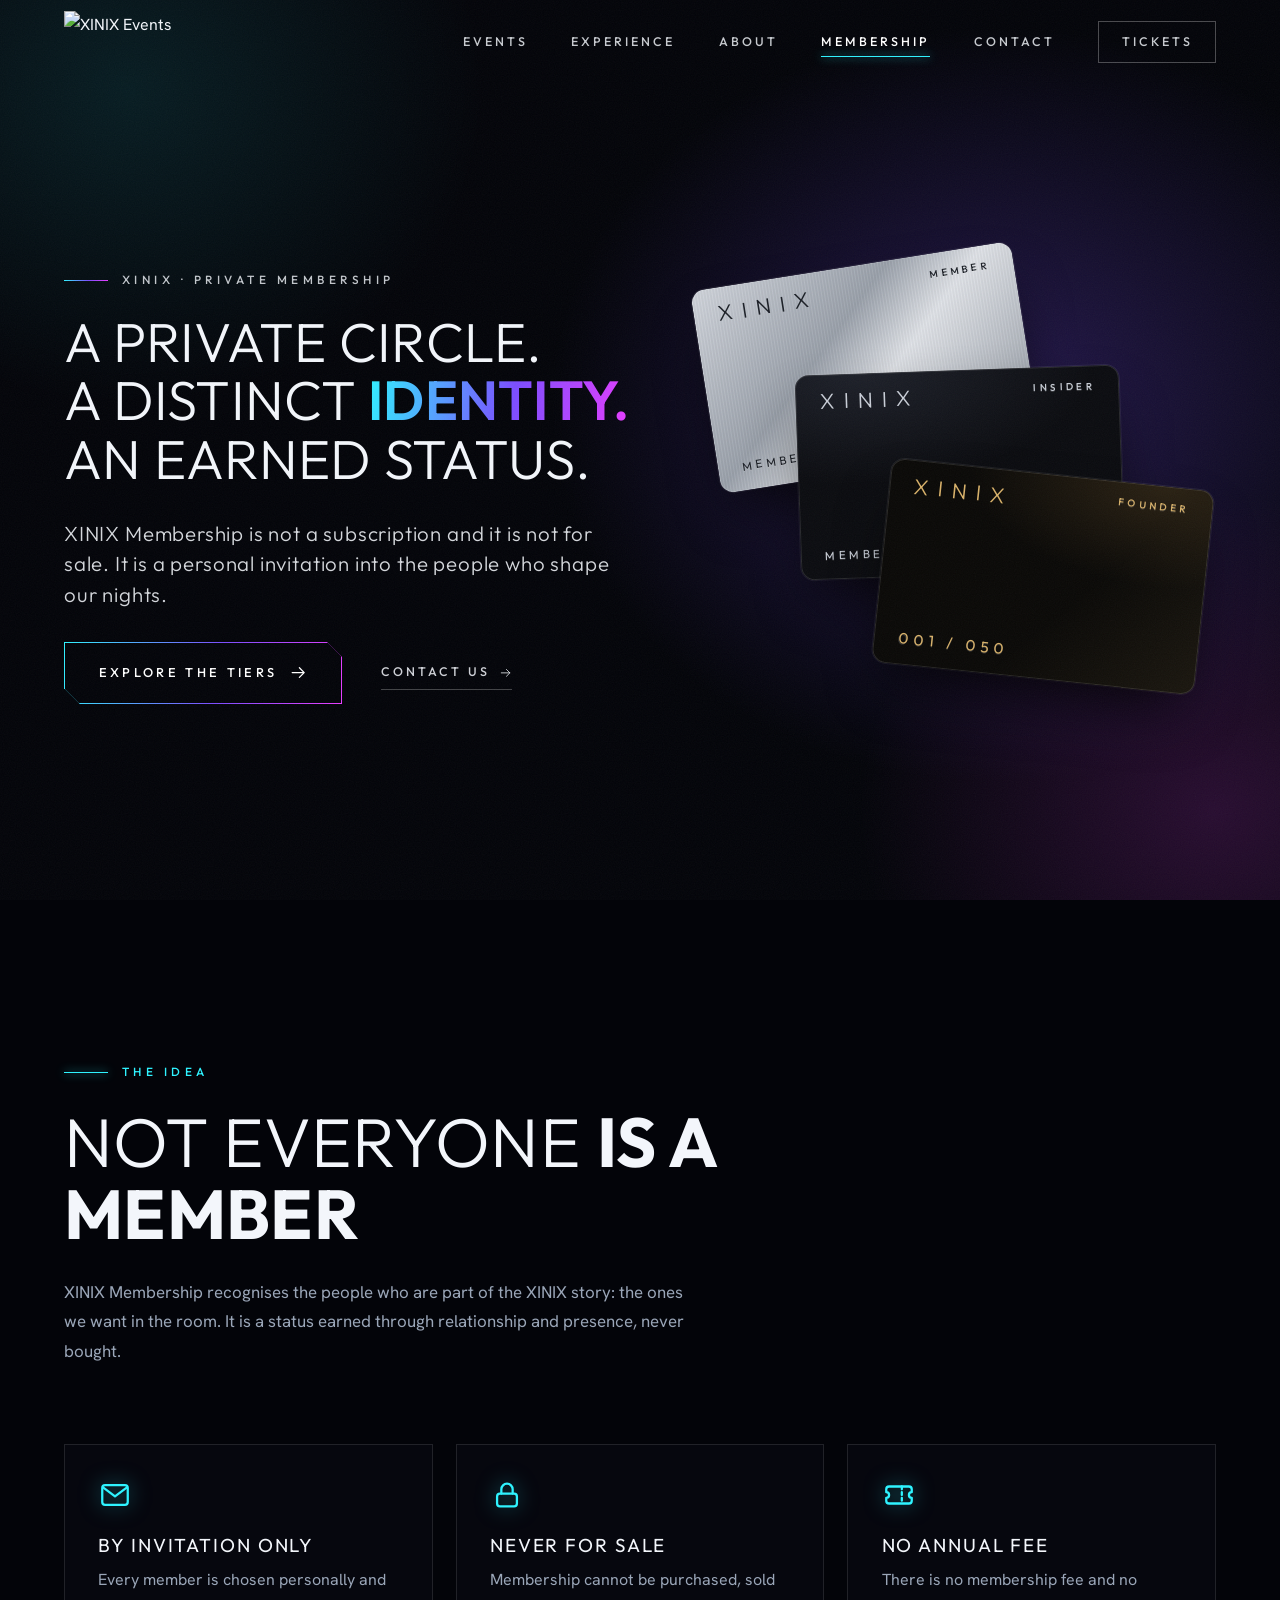
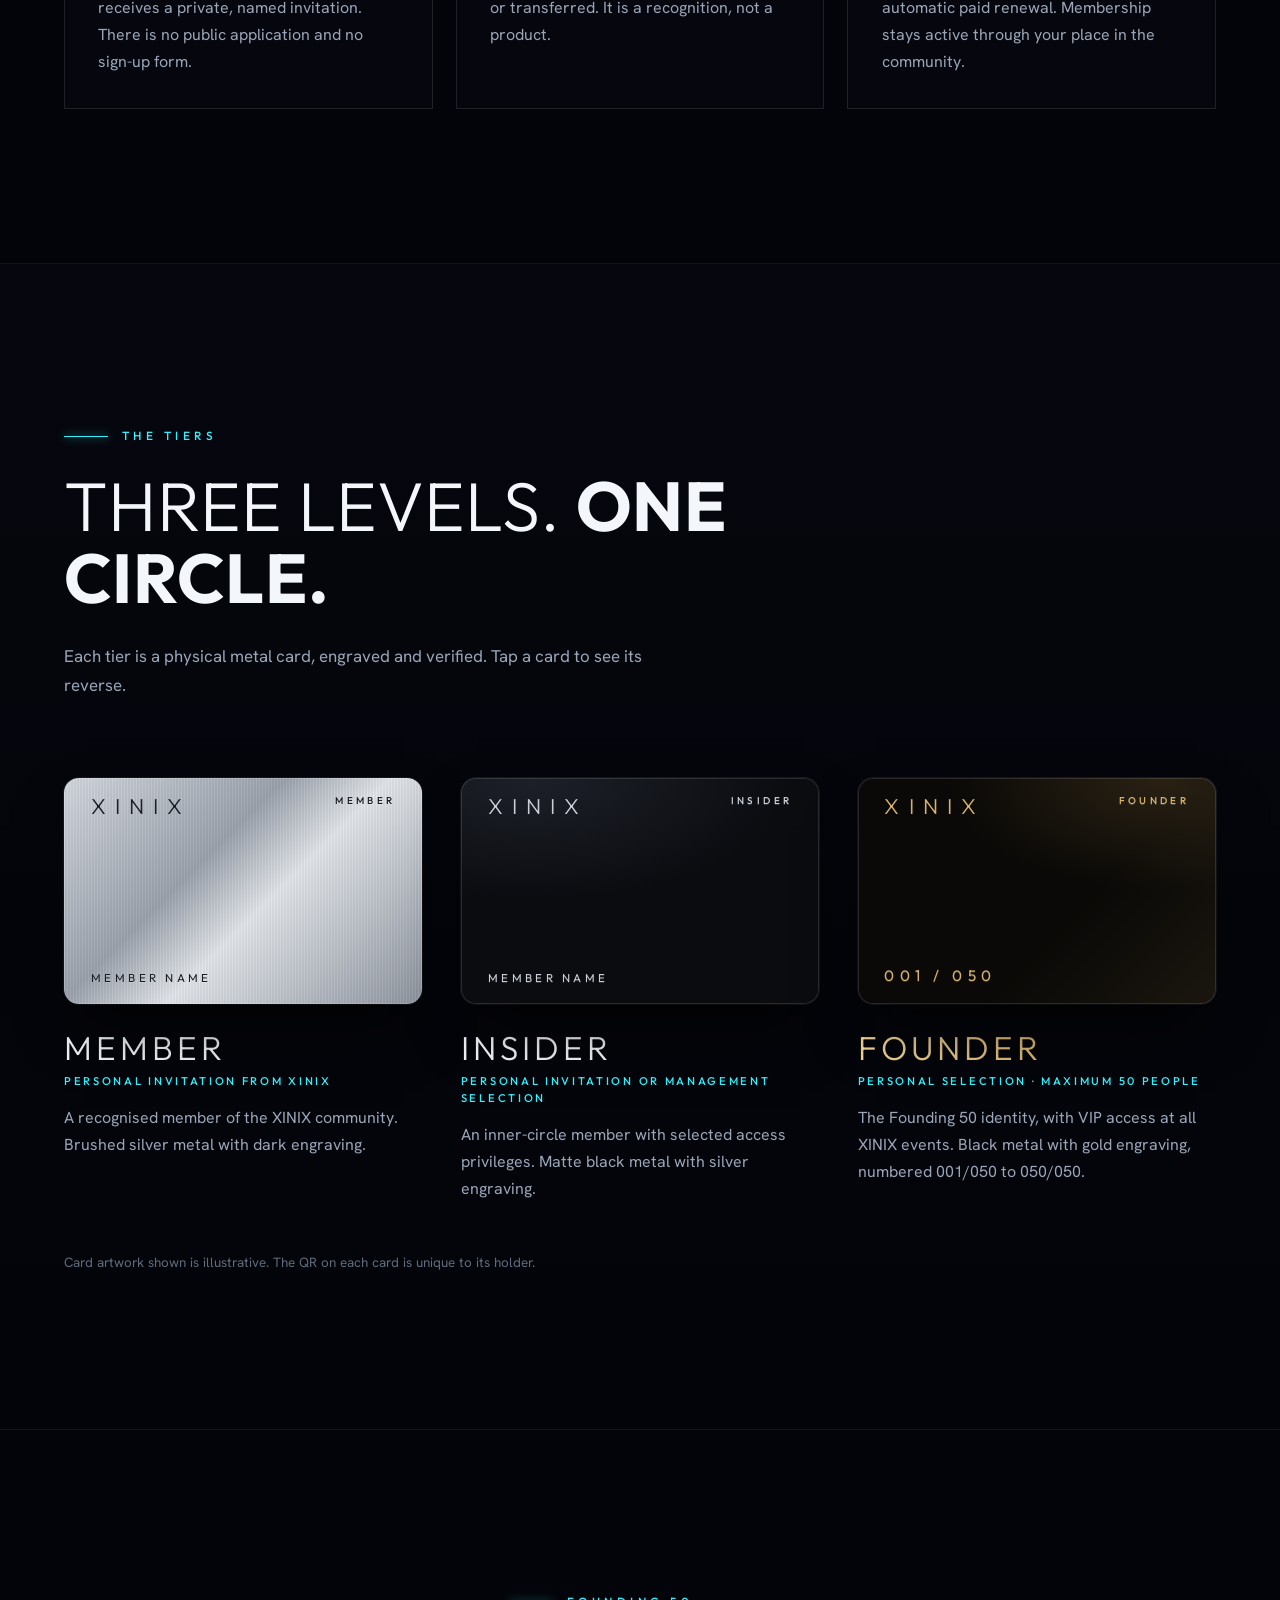
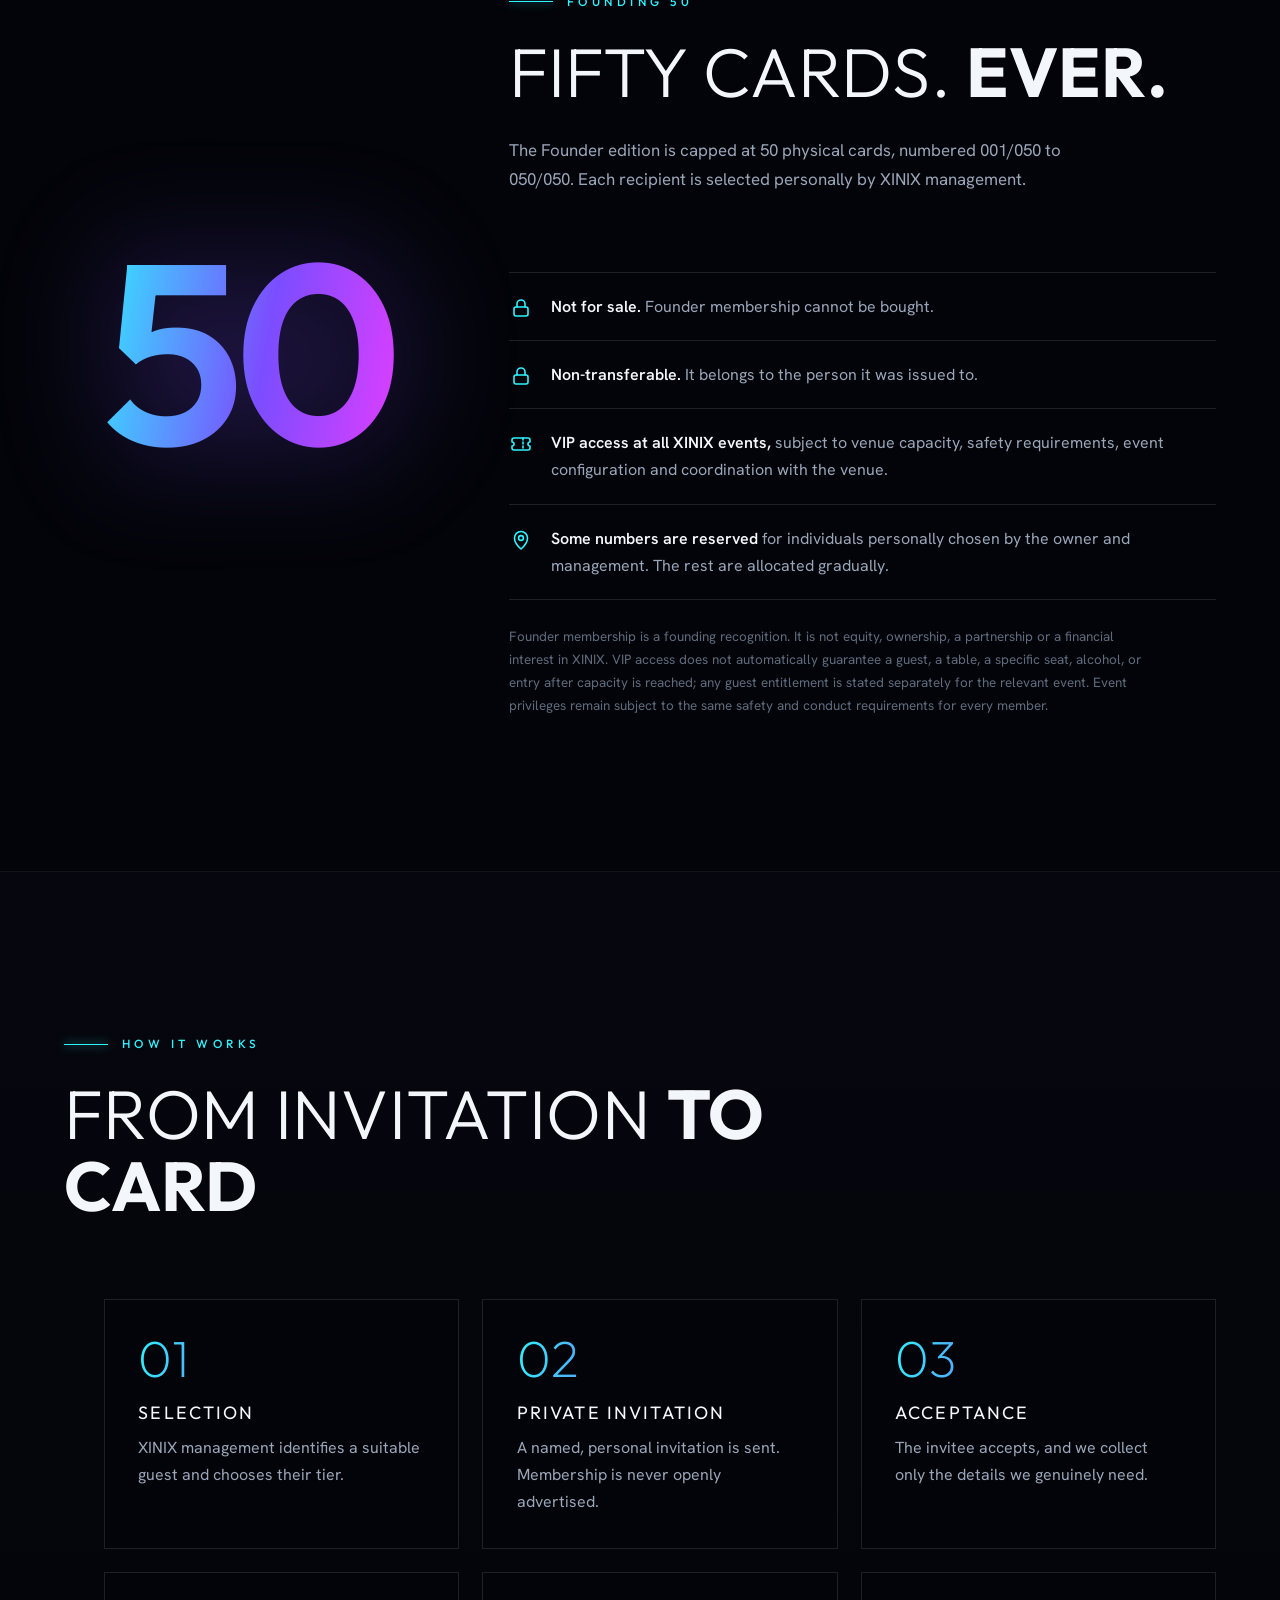
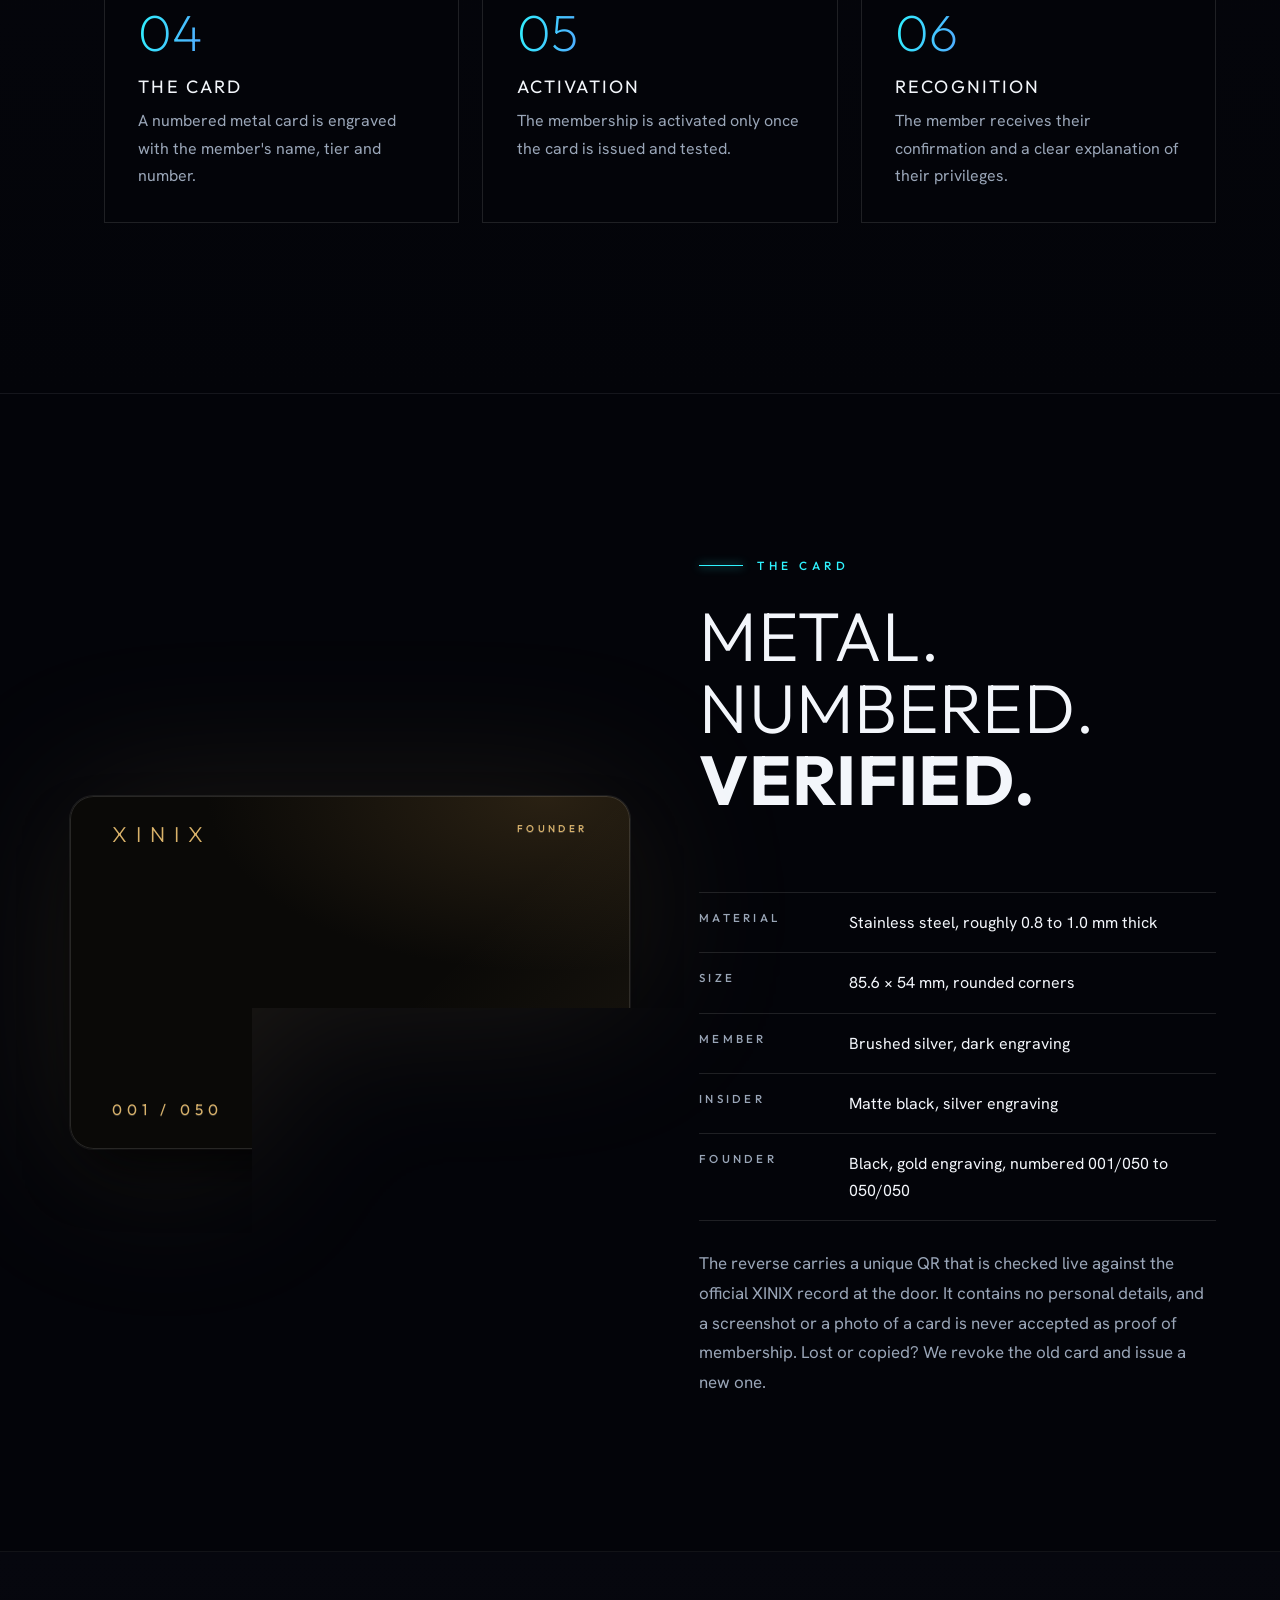
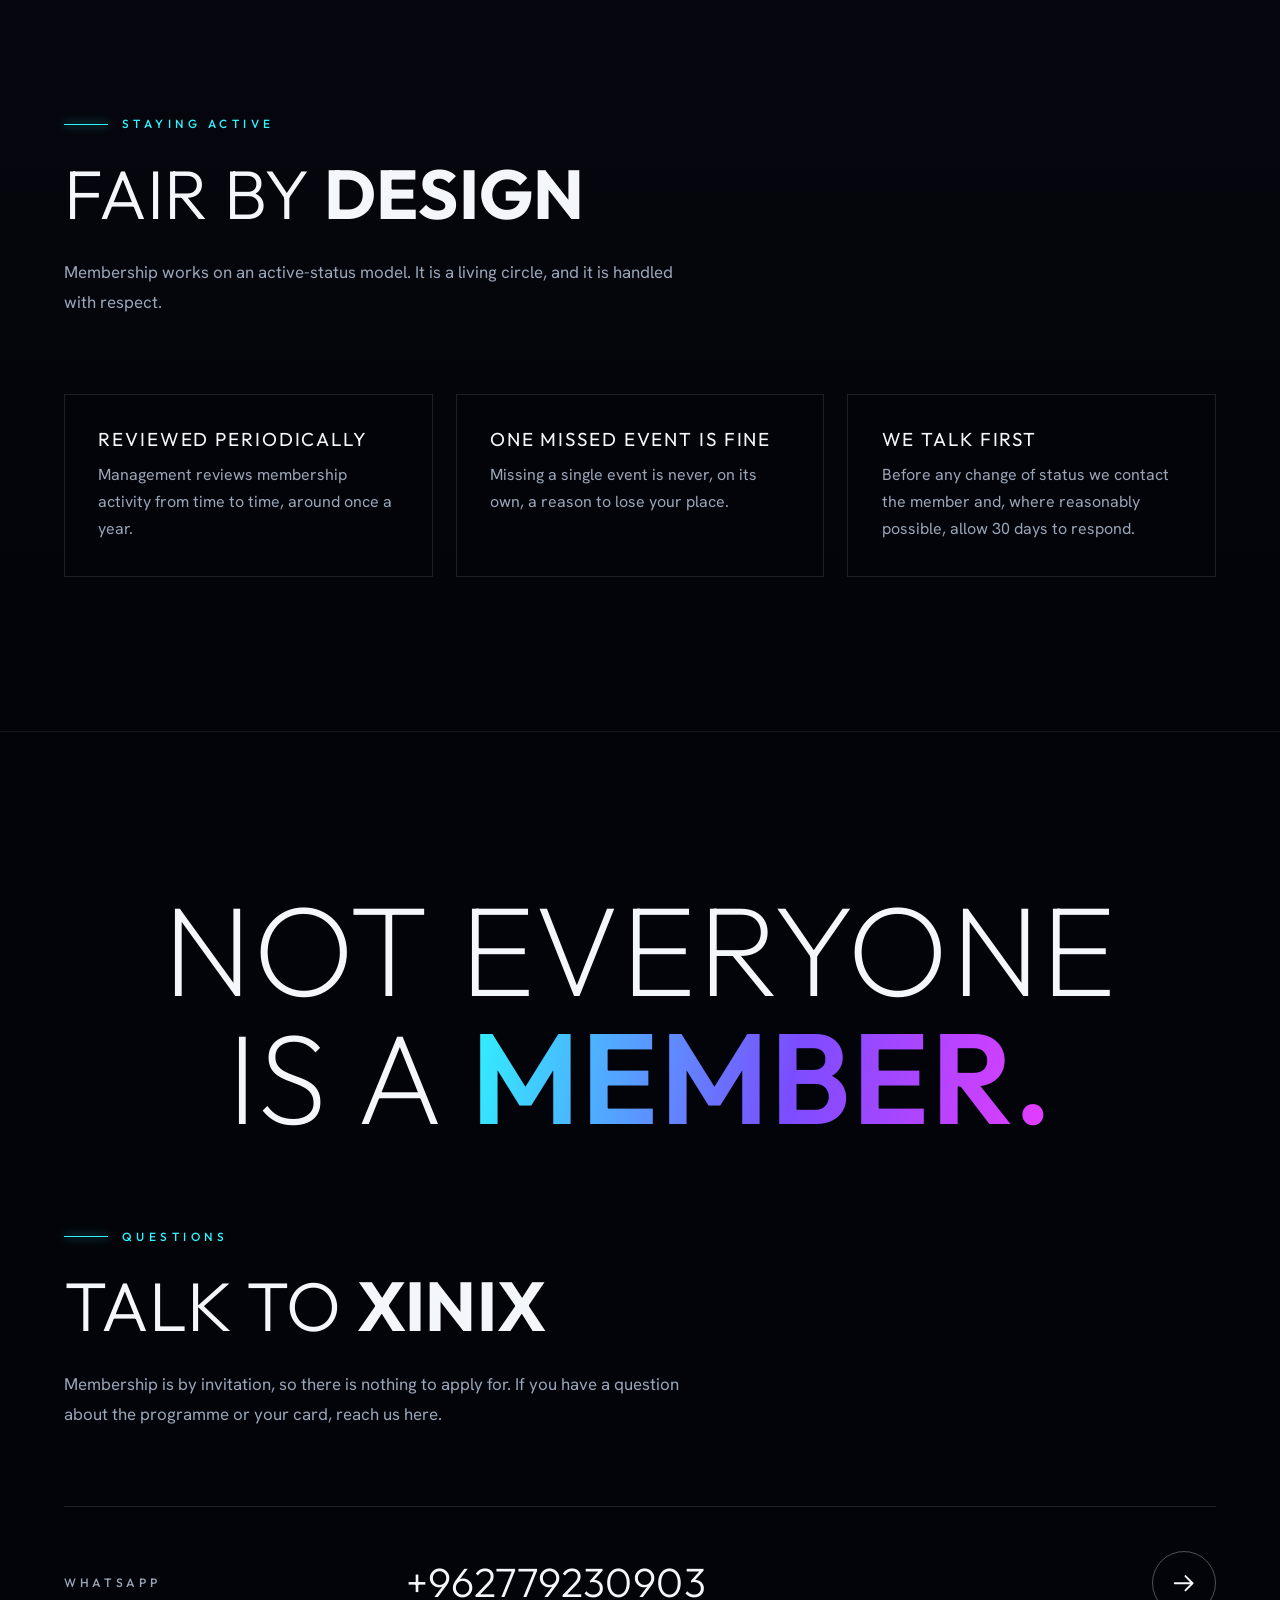
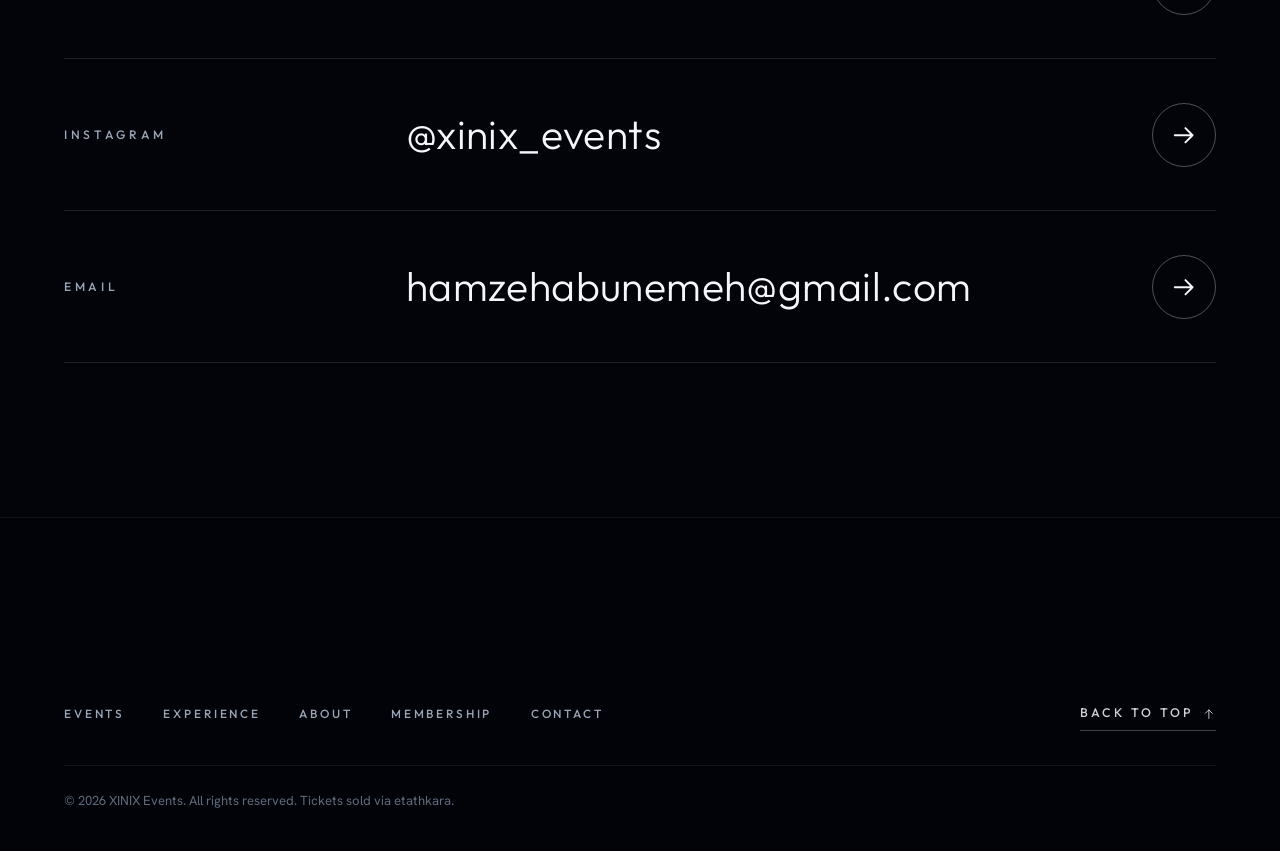
==== membership.html @ c4eb23ab "Add Membership page (tiers, Founding 50, card, how it works) and nav links Co-Authored-By: Claude So" ====
<!doctype html>
<html lang="en">
<head>
<meta charset="utf-8">
<meta name="viewport" content="width=device-width, initial-scale=1, viewport-fit=cover">
<title>Membership — XINIX Events</title>
<meta name="description" content="XINIX Private Membership: a private circle, a distinct identity, an earned status. By personal invitation only. Founder edition limited to 50 numbered cards.">
<meta name="theme-color" content="#030409">
<link rel="canonical" href="https://xinixevents.netlify.app/membership">
<link rel="icon" href="assets/favicon-32.png" sizes="32x32" type="image/png">
<link rel="icon" href="assets/favicon.png" sizes="256x256" type="image/png">
<link rel="apple-touch-icon" href="assets/apple-touch-icon.png">
<meta property="og:type" content="website">
<meta property="og:title" content="XINIX Private Membership">
<meta property="og:description" content="A private circle. A distinct identity. An earned status.">
<meta property="og:image" content="https://xinixevents.netlify.app/assets/og-image.jpg">
<meta name="twitter:card" content="summary_large_image">
<link rel="preconnect" href="https://fonts.googleapis.com">
<link rel="preconnect" href="https://fonts.gstatic.com" crossorigin>
<link href="https://fonts.googleapis.com/css2?family=Hanken+Grotesk:wght@300;400;500;600&family=Outfit:wght@200;300;400;500;600;700&display=swap" rel="stylesheet">
<script>document.documentElement.classList.add('js')</script>
<style>
/* Layout concept: black stage, light-show hero, editorial sections with hairlines and one gradient (cyan > violet > magenta) used as the only colour. */
:root{
  --ink:#030409; --ink2:#06070e; --ink3:#0b0c16;
  --txt:#f3f6fb; --mut:#9aa6b8; --dim:#5f6b7c;
  --hair:rgba(255,255,255,.11); --hair2:rgba(255,255,255,.06);
  --cyan:#2ff3ff; --mag:#e83cff; --vio:#7b4dff;
  --grad:linear-gradient(100deg,#2ff3ff 0%,#7b4dff 55%,#e83cff 100%);
  --fd:'Outfit',system-ui,-apple-system,'Segoe UI',sans-serif;
  --fb:'Hanken Grotesk',system-ui,-apple-system,'Segoe UI',sans-serif;
  --ease:cubic-bezier(.2,.7,.1,1);
  --gut:clamp(20px,5vw,72px); --maxw:1320px; --head:84px;
  color-scheme:dark;
}
*,*::before,*::after{box-sizing:border-box}
html{scroll-behavior:smooth;scroll-padding-top:var(--head);-webkit-text-size-adjust:100%}
body{margin:0;background:var(--ink);color:var(--txt);font:400 1rem/1.7 var(--fb);-webkit-font-smoothing:antialiased;overflow-x:hidden}
img,svg,canvas{display:block;max-width:100%}
a{color:inherit;text-decoration:none}
h1,h2,h3,h4,p,ul{margin:0}ul{padding:0;list-style:none}
button{font:inherit;color:inherit}
::selection{background:var(--cyan);color:#00181b}
:focus-visible{outline:2px solid var(--cyan);outline-offset:4px;border-radius:2px}
[hidden]{display:none!important}
.sr-only{position:absolute;width:1px;height:1px;overflow:hidden;clip:rect(0 0 0 0);white-space:nowrap}
.skip{position:absolute;left:-999px;top:8px;background:var(--cyan);color:#001014;padding:10px 16px;z-index:300;font-weight:600}
.skip:focus{left:8px}
.ico{width:1.1em;height:1.1em;flex:none}
.wrap{max-width:var(--maxw);margin:0 auto;padding-inline:var(--gut)}
.grad-t{background:var(--grad);-webkit-background-clip:text;background-clip:text;color:transparent}

/* ---------- Atmosphere ---------- */
.grain{position:fixed;inset:0;z-index:250;pointer-events:none;opacity:.045;
  background-image:url("data:image/svg+xml,%3Csvg xmlns='http://www.w3.org/2000/svg' width='220' height='220'%3E%3Cfilter id='n'%3E%3CfeTurbulence type='fractalNoise' baseFrequency='.85' numOctaves='2' stitchTiles='stitch'/%3E%3C/filter%3E%3Crect width='100%25' height='100%25' filter='url(%23n)'/%3E%3C/svg%3E");}
.progress{position:fixed;top:0;left:0;right:0;height:2px;z-index:220;background:var(--grad);transform:scaleX(0);transform-origin:left;box-shadow:0 0 12px rgba(47,243,255,.6)}
.spot{position:fixed;left:0;top:0;width:600px;height:600px;z-index:1;pointer-events:none;opacity:0;background:radial-gradient(circle,rgba(123,77,255,.13),transparent 62%);transition:opacity .6s;will-change:transform}
.has-ptr .spot{opacity:1}
.ring{position:fixed;left:0;top:0;width:36px;height:36px;z-index:240;pointer-events:none;border:1px solid rgba(255,255,255,.55);border-radius:50%;opacity:0;transition:opacity .3s,width .3s var(--ease),height .3s var(--ease),margin .3s var(--ease),background .3s,border-color .3s;mix-blend-mode:difference}
.has-ptr .ring{opacity:1}
.ring.big{width:64px;height:64px;margin:-14px 0 0 -14px;background:rgba(255,255,255,.12)}
@media (hover:none),(pointer:coarse){.spot,.ring{display:none}}

/* ---------- Loader ---------- */
.loader{position:fixed;inset:0;z-index:400;background:var(--ink);display:none;place-items:center;transition:opacity .9s var(--ease) .1s,visibility .9s .1s}
.js .loader{display:grid}
.ready .loader{opacity:0;visibility:hidden}
.loader__in{display:grid;justify-items:center;gap:28px}
.loader img{height:clamp(120px,22vh,190px);width:auto;animation:ld 2.2s ease-in-out infinite alternate;filter:drop-shadow(0 0 22px rgba(123,77,255,.7))}
@keyframes ld{from{opacity:.45;transform:scale(.97)}to{opacity:1;transform:scale(1)}}
.loader__bar{width:min(220px,50vw);height:1px;background:var(--hair);position:relative;overflow:hidden}
.loader__bar::after{content:"";position:absolute;inset:0;background:var(--grad);transform:translateX(-100%);animation:lb 1.1s var(--ease) forwards}
@keyframes lb{to{transform:none}}

/* ---------- Header ---------- */
.site-header{position:fixed;inset:0 0 auto 0;z-index:200;padding-top:env(safe-area-inset-top,0px);transition:background .4s,backdrop-filter .4s,border-color .4s;border-bottom:1px solid transparent}
.site-header.scrolled{background:rgba(3,4,9,.72);backdrop-filter:blur(18px) saturate(1.4);-webkit-backdrop-filter:blur(18px) saturate(1.4);border-color:var(--hair2)}
.header__in{display:flex;align-items:center;justify-content:space-between;gap:24px;max-width:1560px;margin:0 auto;height:var(--head);padding-inline:var(--gut)}
.brand img{height:62px;width:auto;transition:height .4s var(--ease)}
.scrolled .brand img{height:50px}
.nav{display:flex;align-items:center;gap:clamp(22px,3.4vw,54px)}
.nav a{position:relative;font:500 .78rem/1 var(--fd);letter-spacing:.24em;text-transform:uppercase;padding:.7rem 0;color:rgba(243,246,251,.82);transition:color .3s}
.nav a:not(.nav__cta)::after{content:"";position:absolute;left:0;right:0;bottom:2px;height:1px;background:var(--cyan);box-shadow:0 0 10px var(--cyan);transform:scaleX(0);transform-origin:right;transition:transform .5s var(--ease)}
.nav a:hover,.nav a.active{color:#fff}
.nav a:not(.nav__cta):hover::after,.nav a.active::after{transform:scaleX(1);transform-origin:left}
.nav__cta{padding:.85rem 1.4rem!important;border:1px solid rgba(255,255,255,.28);transition:background .3s,color .3s,border-color .3s!important}
.nav__cta:hover{background:#fff;color:#000!important;border-color:#fff}
.burger{display:none;width:48px;height:48px;background:none;border:0;cursor:pointer;position:relative;z-index:2}
.burger span{position:absolute;left:11px;right:11px;height:1.5px;background:#fff;transition:transform .4s var(--ease),top .4s var(--ease)}
.burger span:first-child{top:19px}.burger span:last-child{top:28px}
.burger[aria-expanded="true"] span:first-child{top:23px;transform:rotate(45deg)}
.burger[aria-expanded="true"] span:last-child{top:23px;transform:rotate(-45deg)}

/* ---------- Buttons ---------- */
.btn{position:relative;display:inline-flex;align-items:center;gap:.9em;font:500 .8rem/1 var(--fd);letter-spacing:.26em;text-transform:uppercase;padding:1.3rem 2.1rem;color:#fff;cursor:pointer;border:1px solid transparent;
  background:linear-gradient(var(--ink),var(--ink)) padding-box,var(--grad) border-box;
  clip-path:polygon(0 0,calc(100% - 16px) 0,100% 16px,100% 100%,16px 100%,0 calc(100% - 16px));
  transition:color .4s,box-shadow .4s,transform .4s var(--ease);white-space:nowrap}
.btn::before{content:"";position:absolute;inset:0;background:var(--grad);opacity:0;transition:opacity .4s;z-index:-1}
.btn:hover{color:#00141a;box-shadow:0 0 50px rgba(47,243,255,.35)}
.btn:hover::before{opacity:1}
.btn .ico{width:1.5em;height:1.5em;transition:transform .4s var(--ease)}
.btn:hover .ico{transform:translateX(5px)}
.btn--solid{background:var(--grad);color:#00141a;border-color:transparent}
.btn--solid::before{background:#fff}
.btn--sm{padding:1rem 1.4rem;font-size:.7rem}
.btn.is-off{background:transparent;border-color:#3a4350;color:#6d7886;pointer-events:none;clip-path:none}
.btn-link{display:inline-flex;align-items:center;gap:.7em;font:500 .78rem/1 var(--fd);letter-spacing:.24em;text-transform:uppercase;color:rgba(243,246,251,.85);padding:.6rem 0;border-bottom:1px solid rgba(255,255,255,.25);transition:color .3s,border-color .3s}
.btn-link:hover{color:var(--cyan);border-color:var(--cyan)}
.btn-link .ico{transition:transform .4s var(--ease)}
.btn-link:hover .ico{transform:translateX(5px)}

/* ---------- Hero ---------- */
.hero{position:relative;min-height:100vh;min-height:100svh;display:flex;flex-direction:column;justify-content:space-between;padding:calc(var(--head) + 5vh) var(--gut) clamp(20px,4vh,40px);overflow:hidden;isolation:isolate}
.stage{position:absolute;inset:0;z-index:-2;background:var(--ink)}
.stage>canvas,.stage svg,.stage__photo{position:absolute;inset:0;width:100%;height:100%}
.phwrap{position:absolute;inset:0;animation:kb 26s ease-in-out infinite alternate;overflow:hidden}
.phwrap img,.phwrap canvas{position:absolute;inset:0;width:100%;height:100%}
.phwrap img{object-fit:cover;object-position:50% 50%}
@media(min-width:961px){.phwrap{left:34%;width:66%;-webkit-mask:linear-gradient(90deg,transparent,#000 34%);mask:linear-gradient(90deg,transparent,#000 34%)}}
@keyframes kb{from{transform:scale(1)}to{transform:scale(1.07)}}
.stage.has-photo svg,.stage.has-photo>canvas{display:none}
.hero__shade{position:absolute;inset:0;z-index:-1;pointer-events:none;
  background:linear-gradient(90deg,rgba(3,4,9,.95) 0%,rgba(3,4,9,.78) 24%,rgba(3,4,9,.2) 52%,rgba(3,4,9,0) 70%),
             linear-gradient(180deg,rgba(3,4,9,.75) 0%,rgba(3,4,9,0) 22%,rgba(3,4,9,0) 60%,rgba(3,4,9,.95) 100%)}
.hero__content{max-width:var(--maxw);width:100%;margin:auto auto 0;padding-top:3vh}
.hero__eyebrow{display:inline-flex;align-items:center;gap:14px;font:500 .74rem/1 var(--fd);letter-spacing:.38em;text-transform:uppercase;color:rgba(243,246,251,.8);margin-bottom:clamp(18px,3vh,30px)}
.hero__eyebrow::before{content:"";width:44px;height:1px;background:var(--grad)}
.hero__title{font-family:var(--fd);font-weight:300;font-size:clamp(2.9rem,6.5vw,6.8rem);line-height:1.02;letter-spacing:.005em;text-transform:uppercase}
.hero__title .line{display:block;overflow:hidden;padding-bottom:.06em}
.hero__title .line>span{display:block;transform:translateY(112%);transition:transform 1.3s var(--ease)}
.ready .hero__title .line>span{transform:none}
.hero__title .line:nth-child(2)>span{transition-delay:.14s}
.hero__title em{font-style:normal;font-weight:700;background:linear-gradient(100deg,#2ff3ff,#b8f9ff,#2ff3ff,#7b4dff,#e83cff,#2ff3ff);background-size:300% 100%;-webkit-background-clip:text;background-clip:text;color:transparent;animation:shine 7s linear infinite}
@keyframes shine{to{background-position:-300% 0}}
.hero__sub{margin:clamp(20px,3.4vh,34px) 0;font:300 clamp(1.05rem,1.6vw,1.4rem)/1.5 var(--fd);letter-spacing:.04em;color:rgba(243,246,251,.88)}
.hero__cta{display:flex;align-items:center;gap:clamp(20px,3vw,40px);flex-wrap:wrap}
.hero__eyebrow,.hero__sub,.hero__cta{opacity:0;transform:translateY(18px);transition:opacity 1s var(--ease) .5s,transform 1s var(--ease) .5s}
.hero__sub{transition-delay:.7s}.hero__cta{transition-delay:.9s}
.ready .hero__eyebrow,.ready .hero__sub,.ready .hero__cta{opacity:1;transform:none}
.cards{max-width:var(--maxw);width:100%;margin:clamp(30px,6vh,70px) auto 0;display:grid;grid-template-columns:repeat(3,1fr);gap:clamp(12px,1.4vw,20px)}
.card{position:relative;display:flex;gap:1.3rem;align-items:flex-start;padding:clamp(20px,2.2vw,30px);background:rgba(6,9,16,.66);border:1px solid var(--hair);backdrop-filter:blur(14px);-webkit-backdrop-filter:blur(14px);overflow:hidden;transition:border-color .5s,transform .6s var(--ease)}
.card::before{content:"";position:absolute;inset:0;background:radial-gradient(280px circle at var(--mx,50%) var(--my,0%),rgba(47,243,255,.16),transparent 62%);opacity:0;transition:opacity .4s;pointer-events:none}
.card:hover{border-color:rgba(47,243,255,.5);transform:translateY(-5px)}
.card:hover::before{opacity:1}
.card__ico{width:clamp(38px,3.4vw,50px);height:clamp(38px,3.4vw,50px);flex:none;color:var(--cyan);filter:drop-shadow(0 0 10px rgba(47,243,255,.55))}
.card h2{font:500 clamp(.92rem,1.2vw,1.08rem)/1.3 var(--fd);letter-spacing:.14em;text-transform:uppercase}
.card .hr{display:block;width:34px;height:1px;background:var(--cyan);margin:11px 0 12px}
.card p{font-size:.92rem;line-height:1.6;color:var(--mut)}
.ready .cards .card{animation:rise 1s var(--ease) both}
.ready .cards .card:nth-child(1){animation-delay:1.1s}.ready .cards .card:nth-child(2){animation-delay:1.25s}.ready .cards .card:nth-child(3){animation-delay:1.4s}
@keyframes rise{from{opacity:0;transform:translateY(30px)}to{opacity:1;transform:none}}
.js .cards .card{opacity:0}.ready .cards .card{opacity:1}

/* stage svg animation */
.ring__dash{animation:dash 16s linear infinite}
@keyframes dash{to{stroke-dashoffset:-380}}
.led-a{animation:ledA 6s ease-in-out infinite alternate}
.led-b{animation:ledA 6s ease-in-out -3s infinite alternate reverse}
@keyframes ledA{from{opacity:.05}to{opacity:.5}}
.bar-l{animation:bl 2.2s ease-in-out infinite alternate}
@keyframes bl{from{opacity:.25}to{opacity:1}}
.screen__logo{filter:drop-shadow(0 0 10px rgba(255,255,255,.75)) drop-shadow(0 0 30px rgba(123,77,255,.95));animation:pulse 3.6s ease-in-out infinite}
@keyframes pulse{50%{opacity:.8}}
.arm{transform-box:fill-box;transform-origin:50% 100%;animation:wave 2.4s ease-in-out infinite alternate}
@keyframes wave{from{transform:rotate(-8deg)}to{transform:rotate(8deg)}}

/* ---------- Marquee ---------- */
.marquee{padding:clamp(30px,5vw,60px) 0;overflow:hidden;border-block:1px solid var(--hair2);background:var(--ink2);position:relative;z-index:2}
.marquee__track{display:flex;align-items:center;width:max-content;gap:clamp(28px,4vw,64px);animation:mq 38s linear infinite}
.marquee:hover .marquee__track{animation-play-state:paused}
.marquee__track span{font:200 clamp(3rem,9vw,8.5rem)/1 var(--fd);letter-spacing:.04em;text-transform:uppercase;white-space:nowrap}
.marquee__track .o{color:transparent;-webkit-text-stroke:1px rgba(255,255,255,.5)}
.marquee__track i{width:clamp(10px,1.4vw,18px);height:clamp(10px,1.4vw,18px);background:var(--grad);transform:rotate(45deg);flex:none;box-shadow:0 0 20px rgba(123,77,255,.7)}
@keyframes mq{to{transform:translateX(-50%)}}

/* ---------- Sections ---------- */
.sec{position:relative;padding:clamp(90px,12vw,170px) 0;z-index:2}
.sec--alt{background:linear-gradient(180deg,var(--ink2),var(--ink));border-block:1px solid var(--hair2)}
.sec__head{max-width:860px;margin-bottom:clamp(44px,6vw,84px)}
.eyebrow{display:inline-flex;align-items:center;gap:14px;font:500 .74rem/1 var(--fd);letter-spacing:.38em;text-transform:uppercase;color:var(--cyan);margin-bottom:clamp(18px,2.4vw,28px)}
.eyebrow::before{content:"";width:44px;height:1px;background:var(--cyan);box-shadow:0 0 10px var(--cyan)}
.sec__head h2{font:300 clamp(2.3rem,5.4vw,5rem)/1.04 var(--fd);letter-spacing:.005em;text-transform:uppercase}
.sec__head h2 b{font-weight:700}
.lead{margin-top:clamp(18px,2.4vw,28px);max-width:620px;color:var(--mut);font-size:1.06rem;line-height:1.75}
.lead strong{color:var(--txt);font-weight:600}

/* reveal */
.js .rv{opacity:0;transform:translateY(34px);filter:blur(6px);transition:opacity 1.1s var(--ease) var(--d,0s),transform 1.1s var(--ease) var(--d,0s),filter 1.1s var(--ease) var(--d,0s)}
.js .rv.in{opacity:1;transform:none;filter:none}

/* ---------- Experience ---------- */
.duo{display:flex;gap:clamp(14px,1.8vw,24px)}
.panel{position:relative;flex:1 1 0;min-height:clamp(480px,62vh,640px);padding:clamp(28px,3.6vw,52px);display:flex;flex-direction:column;justify-content:flex-end;overflow:hidden;border:1px solid var(--hair);background:linear-gradient(170deg,rgba(47,243,255,.09),transparent 55%),var(--ink2);transition:flex .9s var(--ease),border-color .5s}
.panel--private{background:linear-gradient(170deg,rgba(232,60,255,.12),transparent 55%),var(--ink2)}
.panel:hover{border-color:rgba(255,255,255,.28)}
@media (min-width:1021px){.duo:hover .panel{flex:.85}.duo .panel:hover{flex:1.3}}
.panel__word{position:absolute;left:-.04em;top:-.12em;font:700 clamp(7rem,17vw,16rem)/1 var(--fd);letter-spacing:-.03em;text-transform:uppercase;color:transparent;-webkit-text-stroke:1px rgba(255,255,255,.1);pointer-events:none;user-select:none;transition:-webkit-text-stroke-color .6s}
.panel:hover .panel__word{-webkit-text-stroke-color:rgba(255,255,255,.22)}
.panel__tag{position:relative;display:inline-flex;align-items:center;gap:.7em;align-self:flex-start;font:500 .72rem/1 var(--fd);letter-spacing:.3em;text-transform:uppercase;color:var(--cyan);margin-bottom:1.3rem}
.panel--private .panel__tag,.panel--private .link{color:#f08bff}
.panel h3{position:relative;font:300 clamp(1.9rem,3.4vw,3rem)/1.1 var(--fd);text-transform:uppercase;margin-bottom:1rem}
.panel h3 b{font-weight:600}
.panel p{position:relative;color:var(--mut);max-width:460px}
.ticks{position:relative;margin-top:1.6rem;display:grid;gap:.75rem}
.ticks li{position:relative;padding-left:30px;font-size:.96rem;color:#dfe6f0}
.ticks li::before{content:"";position:absolute;left:0;top:.8em;width:14px;height:1px;background:var(--cyan);box-shadow:0 0 8px var(--cyan)}
.panel--private .ticks li::before{background:#f08bff;box-shadow:0 0 8px #f08bff}
.link{position:relative;display:inline-flex;align-items:center;gap:.7em;margin-top:1.9rem;align-self:flex-start;font:500 .76rem/1 var(--fd);letter-spacing:.26em;text-transform:uppercase;color:var(--cyan)}
.link .ico{transition:transform .4s var(--ease)}.link:hover .ico{transform:translateX(6px)}
.seal{position:absolute;right:clamp(18px,3vw,42px);top:clamp(18px,3vw,42px);width:clamp(96px,10vw,132px);height:auto;color:#f08bff}
.seal__ring{transform-origin:60px 60px;animation:spin 26s linear infinite}
.seal text{font:500 8.2px var(--fd);letter-spacing:.2em;fill:currentColor;text-transform:uppercase}
@keyframes spin{to{transform:rotate(360deg)}}

/* ---------- Events ---------- */
.events{display:grid;grid-template-columns:repeat(auto-fill,minmax(300px,1fr));gap:clamp(16px,2vw,28px)}
.ev{position:relative;display:flex;flex-direction:column;background:var(--ink2);border:1px solid var(--hair);transition:border-color .5s,box-shadow .5s;transform-style:preserve-3d;will-change:transform}
.ev:hover{border-color:rgba(47,243,255,.5);box-shadow:0 30px 80px rgba(47,243,255,.1)}
.ev__poster{position:relative;aspect-ratio:4/4.6;background-size:cover;background-position:center;overflow:hidden;display:grid;place-items:center}
.ev__poster::after{content:"";position:absolute;inset:0;background:linear-gradient(180deg,rgba(3,4,9,.1),rgba(3,4,9,.0) 45%,rgba(3,4,9,.85))}
.ev__wm{height:46%;width:auto;opacity:.9;filter:drop-shadow(0 0 24px rgba(255,255,255,.4))}
.ev__tag{position:absolute;left:16px;top:16px;z-index:2;font:500 .64rem/1 var(--fd);letter-spacing:.28em;text-transform:uppercase;padding:8px 12px;background:rgba(3,4,9,.7);border:1px solid var(--hair);backdrop-filter:blur(8px)}
.ev__tag--p{color:#f08bff;border-color:rgba(232,60,255,.45)}
.ev__date{position:absolute;right:16px;top:16px;z-index:2;text-align:center;font:500 .66rem/1 var(--fd);letter-spacing:.2em;text-transform:uppercase;color:var(--cyan);padding:10px 14px;background:rgba(3,4,9,.7);border:1px solid var(--hair);backdrop-filter:blur(8px)}
.ev__date b{display:block;font:600 1.7rem/1.1 var(--fd);letter-spacing:0;color:#fff}
.ev__body{padding:clamp(20px,2vw,28px);display:grid;gap:8px;flex:1}
.ev h3{font:500 1.3rem/1.25 var(--fd);letter-spacing:.06em;text-transform:uppercase}
.ev__meta{color:var(--mut);font-size:.92rem}
.ev__foot{margin-top:auto;padding-top:18px;display:flex;align-items:center;justify-content:space-between;gap:12px;flex-wrap:wrap}
.ev__price{font:500 .95rem var(--fd);letter-spacing:.08em}

.empty{position:relative;overflow:hidden;text-align:center;padding:clamp(56px,8vw,110px) 24px;border:1px solid var(--hair);background:radial-gradient(60% 90% at 50% 0%,rgba(123,77,255,.2),transparent 70%),var(--ink2)}
.eq{display:flex;align-items:flex-end;justify-content:center;gap:clamp(3px,.6vw,7px);height:clamp(80px,12vw,130px);margin-bottom:clamp(28px,4vw,44px)}
.eq i{display:block;width:clamp(3px,.6vw,6px);height:100%;background:linear-gradient(180deg,var(--cyan),var(--vio) 60%,var(--mag));transform-origin:bottom;transform:scaleY(.15);animation:eq 1.15s ease-in-out infinite alternate;opacity:.9;border-radius:1px}
@keyframes eq{to{transform:scaleY(1)}}
.empty h3{font:300 clamp(1.7rem,3.6vw,3rem)/1.1 var(--fd);letter-spacing:.06em;text-transform:uppercase}
.empty h3 b{font-weight:600}
.empty p{color:var(--mut);max-width:500px;margin:1.1rem auto 2.2rem}
.empty__cta{display:flex;gap:16px;justify-content:center;flex-wrap:wrap}
.tickets-note{display:flex;align-items:center;gap:18px;flex-wrap:wrap;margin-top:clamp(20px,3vw,36px);padding:20px 26px;border:1px solid var(--hair2);background:rgba(255,255,255,.02);color:var(--mut);font-size:.94rem}
.tickets-note>.ico{width:1.9em;height:1.9em;color:var(--cyan)}
.tickets-note p{flex:1;min-width:220px}
.tickets-note strong{color:var(--txt);font-weight:600}

/* ---------- Invite ---------- */
.invite{position:relative;margin-top:clamp(60px,8vw,120px);display:grid;grid-template-columns:minmax(0,.85fr) minmax(0,1.15fr);gap:clamp(30px,5vw,80px);padding:clamp(28px,4.6vw,72px);overflow:hidden;
  background:radial-gradient(60% 80% at 0% 0%,rgba(232,60,255,.16),transparent 70%),radial-gradient(60% 80% at 100% 100%,rgba(47,243,255,.1),transparent 70%),var(--ink2);border:1px solid var(--hair)}
.invite h3{font:300 clamp(1.8rem,3.2vw,2.9rem)/1.1 var(--fd);text-transform:uppercase}
.invite h3 b{font-weight:600}
.invite__copy p{margin-top:1.3rem;color:var(--mut);max-width:420px}
.form{display:grid;gap:20px}
.grid2{display:grid;grid-template-columns:1fr 1fr;gap:20px}
.field{display:grid;gap:9px;min-width:0}
.field span{font:500 .68rem/1 var(--fd);letter-spacing:.26em;text-transform:uppercase;color:var(--mut)}
.field input,.field select,.field textarea{width:100%;font:400 1rem var(--fb);color:var(--txt);background:rgba(255,255,255,.035);border:1px solid var(--hair);padding:15px 17px;border-radius:0;transition:border-color .3s,box-shadow .3s,background .3s}
.field textarea{resize:vertical;min-height:130px}
.field input::placeholder,.field textarea::placeholder{color:#5a6574}
.field input:focus,.field select:focus,.field textarea:focus{outline:none;border-color:var(--cyan);background:rgba(47,243,255,.04);box-shadow:0 0 0 3px rgba(47,243,255,.14)}
.field select{appearance:none;-webkit-appearance:none;background-image:linear-gradient(45deg,transparent 50%,var(--cyan) 50%),linear-gradient(135deg,var(--cyan) 50%,transparent 50%);background-position:calc(100% - 22px) 55%,calc(100% - 16px) 55%;background-size:6px 6px;background-repeat:no-repeat;padding-right:44px}
.field select option{background:#0a0b14;color:#fff}
.form__foot{display:flex;align-items:center;gap:22px;flex-wrap:wrap}
.form__msg{font-size:.95rem;color:var(--mut)}
.form__msg.ok{color:var(--cyan)}.form__msg.err{color:#ff8a9a}

/* ---------- Gallery ---------- */
.gallery{columns:3 280px;column-gap:18px}
.gallery img{width:100%;margin:0 0 18px;border:1px solid var(--hair2);break-inside:avoid;transition:transform .8s var(--ease),filter .6s;filter:saturate(.9)}
.gallery img:hover{transform:scale(1.02);filter:saturate(1.2)}

/* ---------- About ---------- */
.about__big{font:300 clamp(1.7rem,3.8vw,3.4rem)/1.28 var(--fd);letter-spacing:.005em;max-width:1100px}
.scrub .w{opacity:.16;transition:opacity .5s}
.scrub .w.on{opacity:1}
.about__cols{display:grid;grid-template-columns:1fr 1fr;gap:clamp(24px,5vw,80px);margin-top:clamp(40px,6vw,80px);max-width:1000px;color:var(--mut);font-size:1.04rem}
.pillars{display:grid;grid-template-columns:repeat(3,1fr);gap:clamp(14px,1.8vw,26px);margin-top:clamp(60px,8vw,110px)}
.pillar{position:relative;padding:clamp(26px,3vw,40px);border:1px solid var(--hair);background:var(--ink2);overflow:hidden;transition:border-color .5s,transform .7s var(--ease)}
.pillar:hover{border-color:rgba(255,255,255,.3);transform:translateY(-6px)}
.pillar__vis{height:clamp(110px,12vw,150px);margin-bottom:clamp(22px,3vw,36px);display:grid;place-items:center;position:relative}
.pillar h3{font:300 clamp(1.8rem,2.6vw,2.4rem)/1 var(--fd);letter-spacing:.12em;text-transform:uppercase;margin-bottom:12px}
.pillar p{color:var(--mut);font-size:.98rem}
.pillar .eq{height:100%;margin:0;gap:5px}
.pillar .eq i{width:5px}
.v-light{width:150px;height:150px;border-radius:50%;background:conic-gradient(from 0deg,transparent 0 6%,rgba(47,243,255,.9) 9%,transparent 14%,transparent 40%,rgba(232,60,255,.9) 44%,transparent 49%,transparent 70%,rgba(123,77,255,.9) 74%,transparent 79%);-webkit-mask:radial-gradient(circle,transparent 8%,#000 9%,#000 70%,transparent 71%);mask:radial-gradient(circle,transparent 8%,#000 9%,#000 70%,transparent 71%);animation:spin 9s linear infinite;filter:blur(1.5px)}
.v-rings{width:150px;height:150px;position:relative}
.v-rings i{position:absolute;inset:0;border-radius:50%;border:1px solid var(--cyan);opacity:0;animation:ping 3.6s ease-out infinite}
.v-rings i:nth-child(2){animation-delay:1.2s;border-color:var(--vio)}
.v-rings i:nth-child(3){animation-delay:2.4s;border-color:var(--mag)}
.v-rings::after{content:"";position:absolute;left:50%;top:50%;width:10px;height:10px;margin:-5px;background:#fff;border-radius:50%;box-shadow:0 0 26px 6px rgba(123,77,255,.9)}
@keyframes ping{0%{transform:scale(.1);opacity:.9}100%{transform:scale(1);opacity:0}}

/* ---------- Contact ---------- */
.contact__rows{border-top:1px solid var(--hair)}
.row{position:relative;display:grid;grid-template-columns:minmax(120px,.6fr) 1.4fr auto;align-items:center;gap:clamp(14px,3vw,40px);padding:clamp(24px,3.4vw,44px) 0;border-bottom:1px solid var(--hair);overflow:hidden}
.row::before{content:"";position:absolute;inset:0;background:var(--grad);opacity:0;transition:opacity .5s;z-index:0}
.row>*{position:relative;z-index:1;transition:color .4s,transform .6s var(--ease)}
.row__k{font:500 .76rem/1 var(--fd);letter-spacing:.3em;text-transform:uppercase;color:var(--mut)}
.row__v{font:300 clamp(1.3rem,3.2vw,2.8rem)/1.15 var(--fd);letter-spacing:.01em;word-break:break-word}
.row__go{display:grid;place-items:center;width:clamp(48px,5vw,68px);height:clamp(48px,5vw,68px);border:1px solid rgba(255,255,255,.3);border-radius:50%}
.row__go .ico{width:46%;height:46%}
.row:hover::before{opacity:.95}
.row:hover .row__k,.row:hover .row__v{color:#00141a}
.row:hover .row__v{transform:translateX(14px)}
.row:hover .row__go{background:#00141a;border-color:#00141a;color:#fff;transform:rotate(45deg)}
.row.pending .row__v{color:var(--dim)}
.row.pending{pointer-events:none}
.extra{display:flex;flex-wrap:wrap;gap:12px 40px;margin-top:30px;color:var(--mut)}
.extra:empty{display:none}
.extra li{display:flex;align-items:center;gap:10px}.extra .ico{color:var(--cyan)}

/* ---------- Footer ---------- */
.footer{position:relative;z-index:2;overflow:hidden;border-top:1px solid var(--hair2);background:#020308;padding:clamp(60px,8vw,110px) 0 clamp(26px,3vw,40px)}
.footer__big{width:min(1100px,92%);margin:0 auto clamp(40px,6vw,80px);opacity:.14;-webkit-mask:linear-gradient(180deg,#000 30%,transparent);mask:linear-gradient(180deg,#000 30%,transparent)}
.footer__in{display:flex;align-items:center;justify-content:space-between;gap:20px 40px;flex-wrap:wrap}
.footer__nav{display:flex;gap:clamp(18px,3vw,40px);flex-wrap:wrap}
.footer__nav a{font:500 .74rem/1 var(--fd);letter-spacing:.24em;text-transform:uppercase;color:var(--mut);transition:color .3s}
.footer__nav a:hover{color:var(--cyan)}
.footer__copy{margin-top:34px;padding-top:24px;border-top:1px solid var(--hair2);font-size:.82rem;color:var(--dim)}

/* ---------- Sticky CTA (phones) ---------- */
.sticky{position:fixed;left:50%;bottom:calc(16px + env(safe-area-inset-bottom,0px));z-index:190;transform:translate(-50%,140%);transition:transform .6s var(--ease);display:none}
.sticky.show{transform:translate(-50%,0)}
.sticky .btn{box-shadow:0 14px 40px rgba(0,0,0,.6)}

/* ---------- Thank-you page support ---------- */
/* (thank-you.html uses its own styles.css) */

/* ---------- Responsive ---------- */
@media (max-width:1020px){
  .cards,.pillars{grid-template-columns:1fr}
  .duo{flex-direction:column}
  .panel{min-height:420px}
  .invite,.about__cols{grid-template-columns:1fr}
}
@media (max-width:860px){
  :root{--head:72px}
  .brand img{height:50px}.scrolled .brand img{height:44px}
  .burger{display:block}
  .nav{position:fixed;inset:0;z-index:1;flex-direction:column;justify-content:center;align-items:flex-start;gap:6px;padding:calc(var(--head) + 20px) var(--gut) 40px;background:rgba(3,4,9,.97);backdrop-filter:blur(20px);-webkit-backdrop-filter:blur(20px);clip-path:circle(0 at calc(100% - 40px) 40px);visibility:hidden;transition:clip-path .8s var(--ease),visibility .8s}
  .nav.open{clip-path:circle(150% at calc(100% - 40px) 40px);visibility:visible}
  .nav a{font:300 clamp(2rem,9vw,3rem)/1.2 var(--fd);letter-spacing:.08em;padding:.4rem 0;opacity:0;transform:translateY(20px);transition:opacity .6s var(--ease),transform .6s var(--ease),color .3s}
  .nav.open a{opacity:1;transform:none}
  .nav.open a:nth-child(1){transition-delay:.2s}.nav.open a:nth-child(2){transition-delay:.28s}.nav.open a:nth-child(3){transition-delay:.36s}.nav.open a:nth-child(4){transition-delay:.44s}.nav.open a:nth-child(5){transition-delay:.52s}
  .nav a::after{display:none}
  .nav__cta{margin-top:18px;font-size:.8rem!important;padding:1rem 1.6rem!important;border-color:var(--cyan)!important}
  .hero{display:flex;flex-direction:column;justify-content:flex-start;min-height:0;padding-top:calc(var(--head) + 2vh);padding-bottom:28px}
  .hide-m{display:none}
  .hero__eyebrow{letter-spacing:.3em;font-size:.68rem}
  .stage{position:relative;inset:auto;order:2;height:min(92vw,500px);margin:8px calc(var(--gut) * -1) 0}
  .stage::after{content:"";position:absolute;inset:0;background:linear-gradient(180deg,var(--ink) 0%,rgba(3,4,9,0) 24%,rgba(3,4,9,0) 76%,var(--ink) 100%);pointer-events:none}
  .hero__shade{background:linear-gradient(180deg,rgba(3,4,9,.5),rgba(3,4,9,0) 30%)}
  .hero__content{order:1;margin:0;padding-top:2vh}
  .cards{order:3;margin-top:8px}
  .grid2{grid-template-columns:1fr}
  .row{grid-template-columns:1fr auto}
  .row__k{grid-column:1/-1}
  .sticky{display:block}
  .footer__in{flex-direction:column;align-items:flex-start}
}
@media (max-width:480px){
  .btn{padding:1.15rem 1.5rem;letter-spacing:.2em}
  .hero__cta{gap:18px}
  .marquee__track span{font-size:3.2rem}
}
@media (prefers-reduced-motion:reduce){
  html{scroll-behavior:auto}
  *,*::before,*::after{animation:none!important;transition:none!important}
  .js .rv{opacity:1;transform:none;filter:none}
  .hero__title .line>span,.hero__eyebrow,.hero__sub,.hero__cta,.js .cards .card{opacity:1;transform:none}
  .grain{display:none}
}

/* ---------- Membership page ---------- */
.mhero{position:relative;min-height:100vh;min-height:100svh;display:flex;align-items:center;padding:calc(var(--head) + 6vh) 0 clamp(50px,8vh,90px);overflow:hidden;isolation:isolate}
.mhero__glow{position:absolute;inset:0;z-index:-1;background:radial-gradient(50% 60% at 78% 45%,rgba(123,77,255,.28),transparent 70%),radial-gradient(40% 50% at 95% 90%,rgba(232,60,255,.16),transparent 70%),radial-gradient(40% 50% at 10% 10%,rgba(47,243,255,.1),transparent 70%)}
.mhero__in{display:grid;grid-template-columns:minmax(0,1.05fr) minmax(0,.95fr);gap:clamp(30px,4vw,70px);align-items:center;width:100%}
.mhero__title{font-family:var(--fd);font-weight:300;font-size:clamp(2.2rem,4.3vw,4.5rem);line-height:1.06;text-transform:uppercase;letter-spacing:.005em}
.grad-t{font-weight:600}
.rvx{opacity:0;transform:translateY(24px);animation:rvx 1.1s var(--ease) forwards;animation-delay:calc(var(--d,0s) + .9s)}
@keyframes rvx{to{opacity:1;transform:none}}
.fan{position:relative;height:clamp(300px,34vw,480px)}
.fan .fan__c{position:absolute;width:62%;animation:fl 7s ease-in-out infinite}
.fan__c--1{left:2%;top:0%;transform:rotate(-9deg);animation-delay:-2s}
.fan__c--2{left:20%;top:24%;transform:rotate(-2deg);animation-delay:-4s;z-index:2}
.fan__c--3{left:36%;top:48%;transform:rotate(6deg);z-index:3}
@keyframes fl{0%,100%{translate:0 0}50%{translate:0 -14px}}

/* the physical cards */
.mcard{position:relative;display:block;aspect-ratio:85.6/54;border-radius:4.2% / 6.6%;overflow:hidden;box-shadow:0 30px 60px -18px rgba(0,0,0,.85),0 0 0 1px rgba(255,255,255,.08),inset 0 0 0 1px rgba(255,255,255,.12);font-family:var(--fd);text-align:left}
.mcard::after{content:"";position:absolute;inset:0;background:linear-gradient(115deg,transparent 35%,rgba(255,255,255,.28) 48%,transparent 60%);transform:translateX(-120%);animation:shine 6.5s ease-in-out infinite;pointer-events:none;mix-blend-mode:soft-light}
.mcard--insider::after,.mcard--founder::after{mix-blend-mode:screen;opacity:.35}
@keyframes shine{0%,55%{transform:translateX(-120%)}85%,100%{transform:translateX(120%)}}
.mcard__f{position:absolute;inset:0;display:block;padding:7% 7.5%;color:var(--c)}
.mcard--member{--c:#1b1f26;background:repeating-linear-gradient(90deg,rgba(255,255,255,.06) 0 1px,rgba(0,0,0,.04) 1px 3px),linear-gradient(135deg,#d3d7de 0%,#9aa1ab 38%,#e1e4e9 56%,#8d949e 100%)}
.mcard--insider{--c:#c9ced7;background:radial-gradient(120% 90% at 20% 0%,#1d2029,#0b0c10 60%),#0b0c10}
.mcard--founder{--c:#d9b26a;background:radial-gradient(110% 90% at 85% 0%,#2a2113,#0a0907 55%),#08070a}
.mcard--founder .mcard__f{background:linear-gradient(135deg,transparent 60%,rgba(217,178,106,.08))}
.mcard__tier{position:absolute;right:7.5%;top:8%;font:500 .62rem/1 var(--fd);letter-spacing:.34em;text-transform:uppercase;text-shadow:0 1px 0 rgba(255,255,255,.18)}
.mcard__brand{position:absolute;left:7.5%;top:8%;font:300 clamp(.9rem,1.8vw,1.35rem)/1 var(--fd);letter-spacing:.42em}
.mcard__num{position:absolute;left:7.5%;bottom:9%;font:400 .72rem/1 var(--fd);letter-spacing:.3em;text-shadow:0 1px 0 rgba(255,255,255,.16)}
.mcard--founder .mcard__num{font-size:.95rem;letter-spacing:.34em}
.mark{position:absolute;right:9%;bottom:9%;height:48%;aspect-ratio:112/236;background:currentColor;-webkit-mask:url(assets/logo-mark.png) center/contain no-repeat;mask:url(assets/logo-mark.png) center/contain no-repeat;opacity:.9}
.mcard--back .mcard__f{display:grid;place-items:center}
.qr{width:46%;aspect-ratio:1;color:var(--c);background:var(--qb);border-radius:6px;padding:5%}
.mcard--member{--qb:rgba(255,255,255,.55)}.mcard--insider{--qb:rgba(255,255,255,.04)}.mcard--founder{--qb:rgba(217,178,106,.06)}
.mcard__small{position:absolute;left:0;right:0;bottom:7%;text-align:center;font:500 .55rem/1 var(--fd);letter-spacing:.34em;text-transform:uppercase;opacity:.8}

/* flip */
.flip{display:block;width:100%;padding:0;background:none;border:0;cursor:pointer;perspective:1400px;-webkit-tap-highlight-color:transparent}
.flip__in{display:block;position:relative;aspect-ratio:85.6/54;transform-style:preserve-3d;transition:transform 1s var(--ease);transform:rotateX(var(--rx,0deg)) rotateY(var(--ry,0deg))}
.flip[aria-pressed="true"] .flip__in{--flipy:180deg;transform:rotateX(var(--rx,0deg)) rotateY(calc(var(--ry,0deg) + 180deg))}
.flip__f,.flip__b{position:absolute;inset:0;backface-visibility:hidden;-webkit-backface-visibility:hidden}
.flip__b{transform:rotateY(180deg)}
.flip:hover .flip__in{transition-duration:.25s}

.facts{display:grid;grid-template-columns:repeat(3,1fr);gap:clamp(14px,1.8vw,26px)}
.fact{padding:clamp(24px,2.6vw,38px);border:1px solid var(--hair);background:var(--ink2);position:relative;overflow:hidden;transition:border-color .5s,transform .7s var(--ease)}
.fact:hover{border-color:rgba(47,243,255,.4);transform:translateY(-4px)}
.fact .ico{width:34px;height:34px;color:var(--cyan);margin-bottom:22px;filter:drop-shadow(0 0 10px rgba(47,243,255,.5))}
.fact h3{font:400 1.18rem/1.2 var(--fd);letter-spacing:.1em;text-transform:uppercase;margin-bottom:10px}
.fact p{color:var(--mut)}
.sec--alt .fact{background:var(--ink)}

.tiers{display:grid;grid-template-columns:repeat(3,1fr);gap:clamp(24px,3vw,48px)}
.tier{display:flex;flex-direction:column}
.tier .flip{margin-bottom:28px}
.tier h3{font:300 clamp(1.8rem,2.6vw,2.4rem)/1 var(--fd);letter-spacing:.12em;text-transform:uppercase;margin-bottom:8px}
.tier__route{font:500 .7rem/1.5 var(--fd);letter-spacing:.24em;text-transform:uppercase;color:var(--cyan);margin-bottom:14px}
.tier p:last-child{color:var(--mut)}
.tier--f h3{background:linear-gradient(100deg,#f2d79a,#c79a4c);-webkit-background-clip:text;background-clip:text;color:transparent}
.note{margin-top:clamp(30px,4vw,50px);font-size:.84rem;color:var(--dim)}

.f50{display:grid;grid-template-columns:minmax(0,.7fr) minmax(0,1.3fr);gap:clamp(30px,5vw,90px);align-items:center}
.f50__num{font:700 clamp(8rem,20vw,19rem)/.85 var(--fd);letter-spacing:-.04em;text-align:center;padding-right:.05em;overflow:visible}
.f50__num span{display:inline-block;padding:0 .06em;filter:drop-shadow(0 0 60px rgba(123,77,255,.45))}
.rules{display:grid;gap:0;border-top:1px solid var(--hair);margin-top:clamp(8px,2vw,24px)}
.rules li{display:flex;gap:18px;padding:20px 0;border-bottom:1px solid var(--hair);color:var(--mut)}
.rules li b{color:var(--txt);font-weight:600}
.rules .ico{width:24px;height:24px;color:var(--cyan);flex:none;margin-top:3px}
.fine{margin-top:26px;font-size:.84rem;line-height:1.7;color:var(--dim);max-width:640px}

.steps{display:grid;grid-template-columns:repeat(3,1fr);gap:clamp(14px,1.8vw,26px);counter-reset:s}
.step{padding:clamp(24px,2.6vw,36px);border:1px solid var(--hair);background:var(--ink);position:relative;overflow:hidden}
.step__n{display:block;font:200 clamp(2.6rem,4vw,3.6rem)/1 var(--fd);background:var(--grad);-webkit-background-clip:text;background-clip:text;color:transparent;margin-bottom:18px}
.step h3{font:400 1.12rem/1.2 var(--fd);letter-spacing:.12em;text-transform:uppercase;margin-bottom:10px}
.step p{color:var(--mut)}

.cardsec{display:grid;grid-template-columns:minmax(0,1.05fr) minmax(0,.95fr);gap:clamp(30px,5vw,90px);align-items:center}
.flip--big{max-width:560px;margin-inline:auto;filter:drop-shadow(0 0 80px rgba(217,178,106,.12))}
.spec{border-top:1px solid var(--hair)}
.spec div{display:grid;grid-template-columns:130px 1fr;gap:20px;padding:16px 0;border-bottom:1px solid var(--hair)}
.spec dt{font:500 .72rem/1.6 var(--fd);letter-spacing:.28em;text-transform:uppercase;color:var(--mut)}
.spec dd{margin:0}

.close__big{font:200 clamp(3rem,10vw,9.5rem)/1 var(--fd);letter-spacing:.01em;text-transform:uppercase;text-align:center}
.close__big .grad-t{font-weight:600}

@media (max-width:1020px){
  .mhero__in,.f50,.cardsec{grid-template-columns:1fr}
  .tiers,.facts,.steps{grid-template-columns:1fr}
  .tiers{max-width:520px;margin-inline:auto}
  .fan{height:clamp(280px,70vw,420px);margin-top:10px}
  .f50__num{font-size:clamp(8rem,38vw,16rem)}
}
@media (max-width:860px){.steps{grid-template-columns:1fr 1fr}}
@media (max-width:560px){.steps{grid-template-columns:1fr}.spec div{grid-template-columns:1fr;gap:4px}.mcard__tier{font-size:.5rem}}
@media (prefers-reduced-motion:reduce){.rvx{opacity:1;transform:none;animation:none}.fan__c{animation:none}}
</style>
</head>
<body>

<!-- Icon sprite -->
<svg width="0" height="0" style="position:absolute" aria-hidden="true" focusable="false">
  <defs>
    <symbol id="i-arrow" viewBox="0 0 24 24"><path d="M4 12h15M13 6l6 6-6 6" fill="none" stroke="currentColor" stroke-width="1.6" stroke-linecap="round" stroke-linejoin="round"/></symbol>
    <symbol id="i-ur" viewBox="0 0 24 24"><path d="M7 17 17 7M8 7h9v9" fill="none" stroke="currentColor" stroke-width="1.6" stroke-linecap="round" stroke-linejoin="round"/></symbol>
    <symbol id="i-wave" viewBox="0 0 48 48"><g fill="none" stroke="currentColor" stroke-width="2.4" stroke-linecap="round"><path d="M4 24h4M12 18v12M17 10v28M22 15v18M27 4v40M32 14v20M37 19v10M42 24h2"/></g></symbol>
    <symbol id="i-headphones" viewBox="0 0 48 48"><g fill="none" stroke="currentColor" stroke-width="2.4" stroke-linecap="round" stroke-linejoin="round"><path d="M9 28v-4a15 15 0 0 1 30 0v4"/><rect x="6" y="27" width="8" height="14" rx="3"/><rect x="34" y="27" width="8" height="14" rx="3"/></g></symbol>
    <symbol id="i-layers" viewBox="0 0 48 48"><g fill="none" stroke="currentColor" stroke-width="2.4" stroke-linejoin="round" stroke-linecap="round"><path d="M24 5 42 14 24 23 6 14z"/><path d="M6 22l18 9 18-9"/><path d="M6 30l18 9 18-9"/></g></symbol>
    <symbol id="i-ticket" viewBox="0 0 24 24"><g fill="none" stroke="currentColor" stroke-width="1.6" stroke-linejoin="round" stroke-linecap="round"><path d="M3 8a2 2 0 0 1 2-2h14a2 2 0 0 1 2 2v2a2 2 0 0 0 0 4v2a2 2 0 0 1-2 2H5a2 2 0 0 1-2-2v-2a2 2 0 0 0 0-4z"/><path d="M14 6v12" stroke-dasharray="2 2"/></g></symbol>
    <symbol id="i-lock" viewBox="0 0 24 24"><g fill="none" stroke="currentColor" stroke-width="1.6" stroke-linejoin="round" stroke-linecap="round"><rect x="5" y="11" width="14" height="9" rx="2"/><path d="M8 11V8a4 4 0 0 1 8 0v3"/></g></symbol>
    <symbol id="i-mail" viewBox="0 0 24 24"><g fill="none" stroke="currentColor" stroke-width="1.6" stroke-linejoin="round" stroke-linecap="round"><rect x="3" y="5" width="18" height="14" rx="2"/><path d="m4 7 8 6 8-6"/></g></symbol>
    <symbol id="i-instagram" viewBox="0 0 24 24"><g fill="none" stroke="currentColor" stroke-width="1.6" stroke-linejoin="round" stroke-linecap="round"><rect x="3.5" y="3.5" width="17" height="17" rx="5"/><circle cx="12" cy="12" r="4"/><circle cx="17.2" cy="6.8" r=".6" fill="currentColor"/></g></symbol>
    <symbol id="i-whatsapp" viewBox="0 0 24 24"><path fill="currentColor" d="M17.472 14.382c-.297-.149-1.758-.867-2.03-.967-.273-.099-.471-.148-.67.15-.197.297-.767.966-.94 1.164-.173.199-.347.223-.644.075-.297-.15-1.255-.463-2.39-1.475-.883-.788-1.48-1.761-1.653-2.059-.173-.297-.018-.458.13-.606.134-.133.298-.347.446-.52.149-.174.198-.298.298-.497.099-.198.05-.371-.025-.52-.075-.149-.669-1.612-.916-2.207-.242-.579-.487-.5-.669-.51-.173-.008-.371-.01-.57-.01-.198 0-.52.074-.792.372-.272.297-1.04 1.016-1.04 2.479 0 1.462 1.065 2.875 1.213 3.074.149.198 2.096 3.2 5.077 4.487.709.306 1.262.489 1.694.625.712.227 1.36.195 1.871.118.571-.085 1.758-.719 2.006-1.413.248-.694.248-1.289.173-1.413-.074-.124-.272-.198-.57-.347m-5.421 7.403h-.004a9.87 9.87 0 01-5.031-1.378l-.361-.214-3.741.982.998-3.648-.235-.374a9.86 9.86 0 01-1.51-5.26c.001-5.45 4.436-9.884 9.888-9.884 2.64 0 5.122 1.03 6.988 2.898a9.825 9.825 0 012.893 6.994c-.003 5.45-4.437 9.884-9.885 9.884m8.413-18.297A11.815 11.815 0 0012.05 0C5.495 0 .16 5.335.157 11.892c0 2.096.547 4.142 1.588 5.945L.057 24l6.305-1.654a11.882 11.882 0 005.683 1.448h.005c6.554 0 11.89-5.335 11.893-11.893a11.821 11.821 0 00-3.48-8.413Z"/></symbol>
    <symbol id="i-pin" viewBox="0 0 24 24"><g fill="none" stroke="currentColor" stroke-width="1.6" stroke-linejoin="round" stroke-linecap="round"><path d="M12 21s-6.5-5.6-6.5-11a6.5 6.5 0 0 1 13 0c0 5.4-6.5 11-6.5 11z"/><circle cx="12" cy="10" r="2.4"/></g></symbol>
    <symbol id="i-phone" viewBox="0 0 24 24"><path d="M5 4h4l2 5-2.5 1.5a11 11 0 0 0 5 5L15 13l5 2v4a2 2 0 0 1-2 2A16 16 0 0 1 3 6a2 2 0 0 1 2-2z" fill="none" stroke="currentColor" stroke-width="1.6" stroke-linejoin="round"/></symbol>
  </defs>
</svg>

<div class="loader" id="loader" aria-hidden="true"><div class="loader__in"><img src="assets/logo-mark.png" alt=""><span class="loader__bar"></span></div></div>
<div class="progress" id="progress" aria-hidden="true"></div>
<div class="grain" aria-hidden="true"></div>

<a class="skip" href="#idea">Skip to content</a>

<header class="site-header" id="top">
  <div class="header__in">
    <a class="brand" href="/" aria-label="XINIX Events — home"><img src="assets/logo-full.png" alt="XINIX Events"></a>
    <nav class="nav" id="nav" aria-label="Primary">
      <a href="/#events">Events</a>
      <a href="/#experience">Experience</a>
      <a href="/#about">About</a>
      <a href="/membership" class="active" aria-current="page">Membership</a>
      <a href="#contact">Contact</a>
      <a class="nav__cta" href="/#events">Tickets</a>
    </nav>
    <button class="burger" type="button" aria-label="Open menu" aria-expanded="false" aria-controls="nav"><span></span><span></span></button>
  </div>
</header>

<main>

<!-- ============ HERO ============ -->
<section class="mhero" id="top-hero">
  <div class="mhero__glow" aria-hidden="true"></div>
  <div class="wrap mhero__in">
    <div class="mhero__txt">
      <span class="hero__eyebrow rvx">XINIX · Private Membership</span>
      <h1 class="mhero__title rvx" style="--d:.1s">A private circle.<br>A distinct <span class="grad-t">identity.</span><br>An earned status.</h1>
      <p class="hero__sub rvx" style="--d:.2s">XINIX Membership is not a subscription and it is not for sale. It is a personal invitation into the people who shape our nights.</p>
      <div class="hero__cta rvx" style="--d:.3s">
        <a class="btn" href="#tiers">Explore the tiers <svg class="ico" aria-hidden="true"><use href="#i-arrow"/></svg></a>
        <a class="btn-link" href="#contact">Contact us <svg class="ico" aria-hidden="true"><use href="#i-arrow"/></svg></a>
      </div>
    </div>
    <div class="fan" aria-hidden="true">
      <div class="mcard mcard--member fan__c fan__c--1"><div class="mcard__f"><span class="mcard__tier">Member</span><i class="mark"></i><span class="mcard__brand">XINIX</span><span class="mcard__num">MEMBER NAME</span></div></div>
      <div class="mcard mcard--insider fan__c fan__c--2"><div class="mcard__f"><span class="mcard__tier">Insider</span><i class="mark"></i><span class="mcard__brand">XINIX</span><span class="mcard__num">MEMBER NAME</span></div></div>
      <div class="mcard mcard--founder fan__c fan__c--3"><div class="mcard__f"><span class="mcard__tier">Founder</span><i class="mark"></i><span class="mcard__brand">XINIX</span><span class="mcard__num">001 / 050</span></div></div>
    </div>
  </div>
</section>

<!-- ============ IDEA ============ -->
<section class="sec" id="idea">
  <div class="wrap">
    <header class="sec__head rv">
      <span class="eyebrow">The idea</span>
      <h2>Not everyone <b>is a member</b></h2>
      <p class="lead">XINIX Membership recognises the people who are part of the XINIX story: the ones we want in the room. It is a status earned through relationship and presence, never bought.</p>
    </header>
    <div class="facts">
      <div class="fact rv"><svg class="ico" aria-hidden="true"><use href="#i-mail"/></svg><h3>By invitation only</h3><p>Every member is chosen personally and receives a private, named invitation. There is no public application and no sign-up form.</p></div>
      <div class="fact rv" style="--d:.1s"><svg class="ico" aria-hidden="true"><use href="#i-lock"/></svg><h3>Never for sale</h3><p>Membership cannot be purchased, sold or transferred. It is a recognition, not a product.</p></div>
      <div class="fact rv" style="--d:.2s"><svg class="ico" aria-hidden="true"><use href="#i-ticket"/></svg><h3>No annual fee</h3><p>There is no membership fee and no automatic paid renewal. Membership stays active through your place in the community.</p></div>
    </div>
  </div>
</section>

<!-- ============ TIERS ============ -->
<section class="sec sec--alt" id="tiers">
  <div class="wrap">
    <header class="sec__head rv">
      <span class="eyebrow">The tiers</span>
      <h2>Three levels. <b>One circle.</b></h2>
      <p class="lead">Each tier is a physical metal card, engraved and verified. Tap a card to see its reverse.</p>
    </header>
    <div class="tiers">
      <article class="tier rv">
        <button class="flip" type="button" aria-pressed="false" aria-label="Flip the Member card">
          <span class="flip__in">
            <span class="mcard mcard--member flip__f"><span class="mcard__f"><span class="mcard__tier">Member</span><i class="mark"></i><span class="mcard__brand">XINIX</span><span class="mcard__num">MEMBER NAME</span></span></span>
            <span class="mcard mcard--member mcard--back flip__b"><span class="mcard__f"><svg class="qr" data-qr="1" aria-hidden="true"></svg><span class="mcard__small">Verified at the door</span></span></span>
          </span>
        </button>
        <h3>Member</h3>
        <p class="tier__route">Personal invitation from XINIX</p>
        <p>A recognised member of the XINIX community. Brushed silver metal with dark engraving.</p>
      </article>
      <article class="tier rv" style="--d:.1s">
        <button class="flip" type="button" aria-pressed="false" aria-label="Flip the Insider card">
          <span class="flip__in">
            <span class="mcard mcard--insider flip__f"><span class="mcard__f"><span class="mcard__tier">Insider</span><i class="mark"></i><span class="mcard__brand">XINIX</span><span class="mcard__num">MEMBER NAME</span></span></span>
            <span class="mcard mcard--insider mcard--back flip__b"><span class="mcard__f"><svg class="qr" data-qr="2" aria-hidden="true"></svg><span class="mcard__small">Verified at the door</span></span></span>
          </span>
        </button>
        <h3>Insider</h3>
        <p class="tier__route">Personal invitation or management selection</p>
        <p>An inner-circle member with selected access privileges. Matte black metal with silver engraving.</p>
      </article>
      <article class="tier tier--f rv" style="--d:.2s">
        <button class="flip" type="button" aria-pressed="false" aria-label="Flip the Founder card">
          <span class="flip__in">
            <span class="mcard mcard--founder flip__f"><span class="mcard__f"><span class="mcard__tier">Founder</span><i class="mark"></i><span class="mcard__brand">XINIX</span><span class="mcard__num">001 / 050</span></span></span>
            <span class="mcard mcard--founder mcard--back flip__b"><span class="mcard__f"><svg class="qr" data-qr="3" aria-hidden="true"></svg><span class="mcard__small">Verified at the door</span></span></span>
          </span>
        </button>
        <h3>Founder</h3>
        <p class="tier__route">Personal selection · maximum 50 people</p>
        <p>The Founding 50 identity, with VIP access at all XINIX events. Black metal with gold engraving, numbered 001/050 to 050/050.</p>
      </article>
    </div>
    <p class="note rv">Card artwork shown is illustrative. The QR on each card is unique to its holder.</p>
  </div>
</section>

<!-- ============ FOUNDING 50 ============ -->
<section class="sec" id="founding">
  <div class="wrap f50">
    <div class="f50__num rv" aria-hidden="true"><span class="grad-t">50</span></div>
    <div class="f50__txt">
      <header class="sec__head rv">
        <span class="eyebrow">Founding 50</span>
        <h2>Fifty cards. <b>Ever.</b></h2>
        <p class="lead">The Founder edition is capped at 50 physical cards, numbered 001/050 to 050/050. Each recipient is selected personally by XINIX management.</p>
      </header>
      <ul class="rules">
        <li class="rv"><svg class="ico" aria-hidden="true"><use href="#i-lock"/></svg><span><b>Not for sale.</b> Founder membership cannot be bought.</span></li>
        <li class="rv"><svg class="ico" aria-hidden="true"><use href="#i-lock"/></svg><span><b>Non-transferable.</b> It belongs to the person it was issued to.</span></li>
        <li class="rv"><svg class="ico" aria-hidden="true"><use href="#i-ticket"/></svg><span><b>VIP access at all XINIX events,</b> subject to venue capacity, safety requirements, event configuration and coordination with the venue.</span></li>
        <li class="rv"><svg class="ico" aria-hidden="true"><use href="#i-pin"/></svg><span><b>Some numbers are reserved</b> for individuals personally chosen by the owner and management. The rest are allocated gradually.</span></li>
      </ul>
      <p class="fine rv">Founder membership is a founding recognition. It is not equity, ownership, a partnership or a financial interest in XINIX. VIP access does not automatically guarantee a guest, a table, a specific seat, alcohol, or entry after capacity is reached; any guest entitlement is stated separately for the relevant event. Event privileges remain subject to the same safety and conduct requirements for every member.</p>
    </div>
  </div>
</section>

<!-- ============ HOW IT WORKS ============ -->
<section class="sec sec--alt" id="how">
  <div class="wrap">
    <header class="sec__head rv">
      <span class="eyebrow">How it works</span>
      <h2>From invitation <b>to card</b></h2>
    </header>
    <ol class="steps">
      <li class="step rv"><span class="step__n">01</span><h3>Selection</h3><p>XINIX management identifies a suitable guest and chooses their tier.</p></li>
      <li class="step rv" style="--d:.06s"><span class="step__n">02</span><h3>Private invitation</h3><p>A named, personal invitation is sent. Membership is never openly advertised.</p></li>
      <li class="step rv" style="--d:.12s"><span class="step__n">03</span><h3>Acceptance</h3><p>The invitee accepts, and we collect only the details we genuinely need.</p></li>
      <li class="step rv" style="--d:.18s"><span class="step__n">04</span><h3>The card</h3><p>A numbered metal card is engraved with the member's name, tier and number.</p></li>
      <li class="step rv" style="--d:.24s"><span class="step__n">05</span><h3>Activation</h3><p>The membership is activated only once the card is issued and tested.</p></li>
      <li class="step rv" style="--d:.3s"><span class="step__n">06</span><h3>Recognition</h3><p>The member receives their confirmation and a clear explanation of their privileges.</p></li>
    </ol>
  </div>
</section>

<!-- ============ THE CARD ============ -->
<section class="sec" id="card">
  <div class="wrap cardsec">
    <div class="cardsec__vis rv">
      <button class="flip flip--big" type="button" aria-pressed="false" aria-label="Flip the Founder card">
        <span class="flip__in">
          <span class="mcard mcard--founder flip__f"><span class="mcard__f"><span class="mcard__tier">Founder</span><i class="mark"></i><span class="mcard__brand">XINIX</span><span class="mcard__num">001 / 050</span></span></span>
          <span class="mcard mcard--founder mcard--back flip__b"><span class="mcard__f"><svg class="qr" data-qr="4" aria-hidden="true"></svg><span class="mcard__small">Verified at the door</span></span></span>
        </span>
      </button>
    </div>
    <div class="cardsec__txt">
      <header class="sec__head rv">
        <span class="eyebrow">The card</span>
        <h2>Metal. Numbered. <b>Verified.</b></h2>
      </header>
      <dl class="spec rv">
        <div><dt>Material</dt><dd>Stainless steel, roughly 0.8 to 1.0 mm thick</dd></div>
        <div><dt>Size</dt><dd>85.6 × 54 mm, rounded corners</dd></div>
        <div><dt>Member</dt><dd>Brushed silver, dark engraving</dd></div>
        <div><dt>Insider</dt><dd>Matte black, silver engraving</dd></div>
        <div><dt>Founder</dt><dd>Black, gold engraving, numbered 001/050 to 050/050</dd></div>
      </dl>
      <p class="lead rv" style="margin-top:28px">The reverse carries a unique QR that is checked live against the official XINIX record at the door. It contains no personal details, and a screenshot or a photo of a card is never accepted as proof of membership. Lost or copied? We revoke the old card and issue a new one.</p>
    </div>
  </div>
</section>

<!-- ============ STAYING ACTIVE ============ -->
<section class="sec sec--alt" id="active">
  <div class="wrap">
    <header class="sec__head rv">
      <span class="eyebrow">Staying active</span>
      <h2>Fair by <b>design</b></h2>
      <p class="lead">Membership works on an active-status model. It is a living circle, and it is handled with respect.</p>
    </header>
    <div class="facts">
      <div class="fact rv"><h3>Reviewed periodically</h3><p>Management reviews membership activity from time to time, around once a year.</p></div>
      <div class="fact rv" style="--d:.1s"><h3>One missed event is fine</h3><p>Missing a single event is never, on its own, a reason to lose your place.</p></div>
      <div class="fact rv" style="--d:.2s"><h3>We talk first</h3><p>Before any change of status we contact the member and, where reasonably possible, allow 30 days to respond.</p></div>
    </div>
  </div>
</section>

<!-- ============ CLOSING ============ -->
<section class="sec close" id="contact">
  <div class="wrap">
    <p class="close__big rv">Not everyone<br>is a <span class="grad-t">member.</span></p>
    <header class="sec__head rv" style="margin-top:clamp(40px,6vw,80px)">
      <span class="eyebrow">Questions</span>
      <h2>Talk to <b>XINIX</b></h2>
      <p class="lead">Membership is by invitation, so there is nothing to apply for. If you have a question about the programme or your card, reach us here.</p>
    </header>
    <div class="contact__rows rv">
      <a class="row" data-social="whatsapp" href="#contact" target="_blank" rel="noopener"><span class="row__k">WhatsApp</span><span class="row__v" data-label="whatsapp">Coming soon</span><span class="row__go"><svg class="ico" aria-hidden="true"><use href="#i-arrow"/></svg></span></a>
      <a class="row" data-social="instagram" href="#contact" target="_blank" rel="noopener"><span class="row__k">Instagram</span><span class="row__v" data-label="instagram">Coming soon</span><span class="row__go"><svg class="ico" aria-hidden="true"><use href="#i-arrow"/></svg></span></a>
      <a class="row" data-social="email" href="#contact"><span class="row__k">Email</span><span class="row__v" data-label="email">Coming soon</span><span class="row__go"><svg class="ico" aria-hidden="true"><use href="#i-arrow"/></svg></span></a>
    </div>
  </div>
</section>

</main>

<footer class="footer">
  <img class="footer__big" src="assets/logo-full.png" alt="" aria-hidden="true">
  <div class="wrap">
    <div class="footer__in">
      <nav class="footer__nav" aria-label="Footer"><a href="/#events">Events</a><a href="/#experience">Experience</a><a href="/#about">About</a><a href="/membership">Membership</a><a href="#contact">Contact</a></nav>
      <a class="btn-link" href="#top">Back to top <svg class="ico" aria-hidden="true" style="transform:rotate(-90deg)"><use href="#i-arrow"/></svg></a>
    </div>
    <p class="footer__copy">© <span id="year">2026</span> XINIX Events. All rights reserved. Tickets sold via etathkara.</p>
  </div>
</footer>

<script src="config.js"></script>
<script>
(function () {
  'use strict';
  var CFG = window.XINIX || {};
  var $ = function (s, r) { return (r || document).querySelector(s); };
  var $$ = function (s, r) { return Array.prototype.slice.call((r || document).querySelectorAll(s)); };
  var fine = window.matchMedia('(hover:hover) and (pointer:fine)').matches;
  var reduce = window.matchMedia('(prefers-reduced-motion: reduce)').matches;

  /* loader */
  var done = false;
  function ready() { if (done) return; done = true; document.body.classList.add('ready'); setTimeout(function () { var l = $('#loader'); if (l) l.remove(); }, 1600); }
  Promise.all([new Promise(function (r) { setTimeout(r, reduce ? 0 : 900); }), new Promise(function (r) { if (document.readyState === 'complete') r(); else window.addEventListener('load', r); })]).then(ready);
  setTimeout(ready, 3500);

  /* contact wiring (same config as the home page) */
  var digits = CFG.whatsapp ? String(CFG.whatsapp).replace(/\D/g, '') : '';
  var ig = CFG.instagram ? String(CFG.instagram).replace(/^@/, '').replace(/^https?:\/\/(www\.)?instagram\.com\//, '').replace(/[/?].*$/, '') : '';
  var links = { whatsapp: digits ? 'https://wa.me/' + digits : '', instagram: ig ? 'https://instagram.com/' + ig : '', email: CFG.email ? 'mailto:' + CFG.email : '' };
  var labels = { whatsapp: digits ? '+' + digits : '', instagram: ig ? '@' + ig : '', email: CFG.email || '' };
  $$('[data-social]').forEach(function (a) {
    var k = a.getAttribute('data-social');
    if (links[k]) { a.href = links[k]; if (k === 'email') a.removeAttribute('target'); }
    else { a.classList.add('pending'); a.removeAttribute('target'); a.addEventListener('click', function (e) { e.preventDefault(); }); }
  });
  $$('[data-label]').forEach(function (el) { var k = el.getAttribute('data-label'); if (labels[k]) el.textContent = labels[k]; });
  var y = $('#year'); if (y) y.textContent = new Date().getFullYear();

  /* header, progress, menu */
  var header = $('.site-header'), prog = $('#progress'), burger = $('.burger'), nav = $('#nav');
  function onScroll() { var s = window.scrollY, h = document.documentElement.scrollHeight - innerHeight; header.classList.toggle('scrolled', s > 30); prog.style.transform = 'scaleX(' + (h > 0 ? s / h : 0) + ')'; }
  onScroll(); window.addEventListener('scroll', onScroll, { passive: true }); window.addEventListener('resize', onScroll);
  function setMenu(o) { nav.classList.toggle('open', o); burger.setAttribute('aria-expanded', o ? 'true' : 'false'); burger.setAttribute('aria-label', o ? 'Close menu' : 'Open menu'); document.body.style.overflow = o ? 'hidden' : ''; }
  burger.addEventListener('click', function () { setMenu(!nav.classList.contains('open')); });
  $$('a', nav).forEach(function (a) { a.addEventListener('click', function () { setMenu(false); }); });
  document.addEventListener('keydown', function (e) { if (e.key === 'Escape') setMenu(false); });

  /* reveal */
  if ('IntersectionObserver' in window) {
    var ro = new IntersectionObserver(function (es) { es.forEach(function (e) { if (e.isIntersecting) { e.target.classList.add('in'); ro.unobserve(e.target); } }); }, { rootMargin: '0px 0px -6% 0px', threshold: 0.06 });
    $$('.rv').forEach(function (n) { ro.observe(n); });
  } else { $$('.rv').forEach(function (n) { n.classList.add('in'); }); }

  /* illustrative QR art (decorative, deliberately not a real code) */
  function rng(seed) { return function () { seed |= 0; seed = seed + 0x6D2B79F5 | 0; var t = Math.imul(seed ^ seed >>> 15, 1 | seed); t = t + Math.imul(t ^ t >>> 7, 61 | t) ^ t; return ((t ^ t >>> 14) >>> 0) / 4294967296; }; }
  $$('[data-qr]').forEach(function (svg) {
    var n = 25, r = rng(+svg.getAttribute('data-qr') * 977), d = '';
    function finder(x, y) { d += 'M' + x + ' ' + y + 'h7v7h-7zM' + (x + 1) + ' ' + (y + 1) + 'v5h5v-5z'; d += 'M' + (x + 2) + ' ' + (y + 2) + 'h3v3h-3z'; }
    for (var j = 0; j < n; j++) for (var i = 0; i < n; i++) {
      if ((i < 8 && j < 8) || (i > n - 9 && j < 8) || (i < 8 && j > n - 9)) continue;
      if (r() > .52) d += 'M' + i + ' ' + j + 'h1v1h-1z';
    }
    finder(0, 0); finder(n - 7, 0); finder(0, n - 7);
    svg.setAttribute('viewBox', '0 0 ' + n + ' ' + n);
    svg.innerHTML = '<path fill="currentColor" fill-rule="evenodd" d="' + d + '"/>';
  });

  /* flip + tilt */
  $$('.flip').forEach(function (b) {
    b.addEventListener('click', function () { b.setAttribute('aria-pressed', b.getAttribute('aria-pressed') === 'true' ? 'false' : 'true'); });
    if (!fine || reduce) return;
    var inn = $('.flip__in', b);
    b.addEventListener('pointermove', function (e) { var r = b.getBoundingClientRect(), px = (e.clientX - r.left) / r.width - .5, py = (e.clientY - r.top) / r.height - .5; inn.style.setProperty('--ry', (px * 14).toFixed(2) + 'deg'); inn.style.setProperty('--rx', (-py * 14).toFixed(2) + 'deg'); });
    b.addEventListener('pointerleave', function () { inn.style.setProperty('--ry', '0deg'); inn.style.setProperty('--rx', '0deg'); });
  });
})();
</script>
</body>
</html>
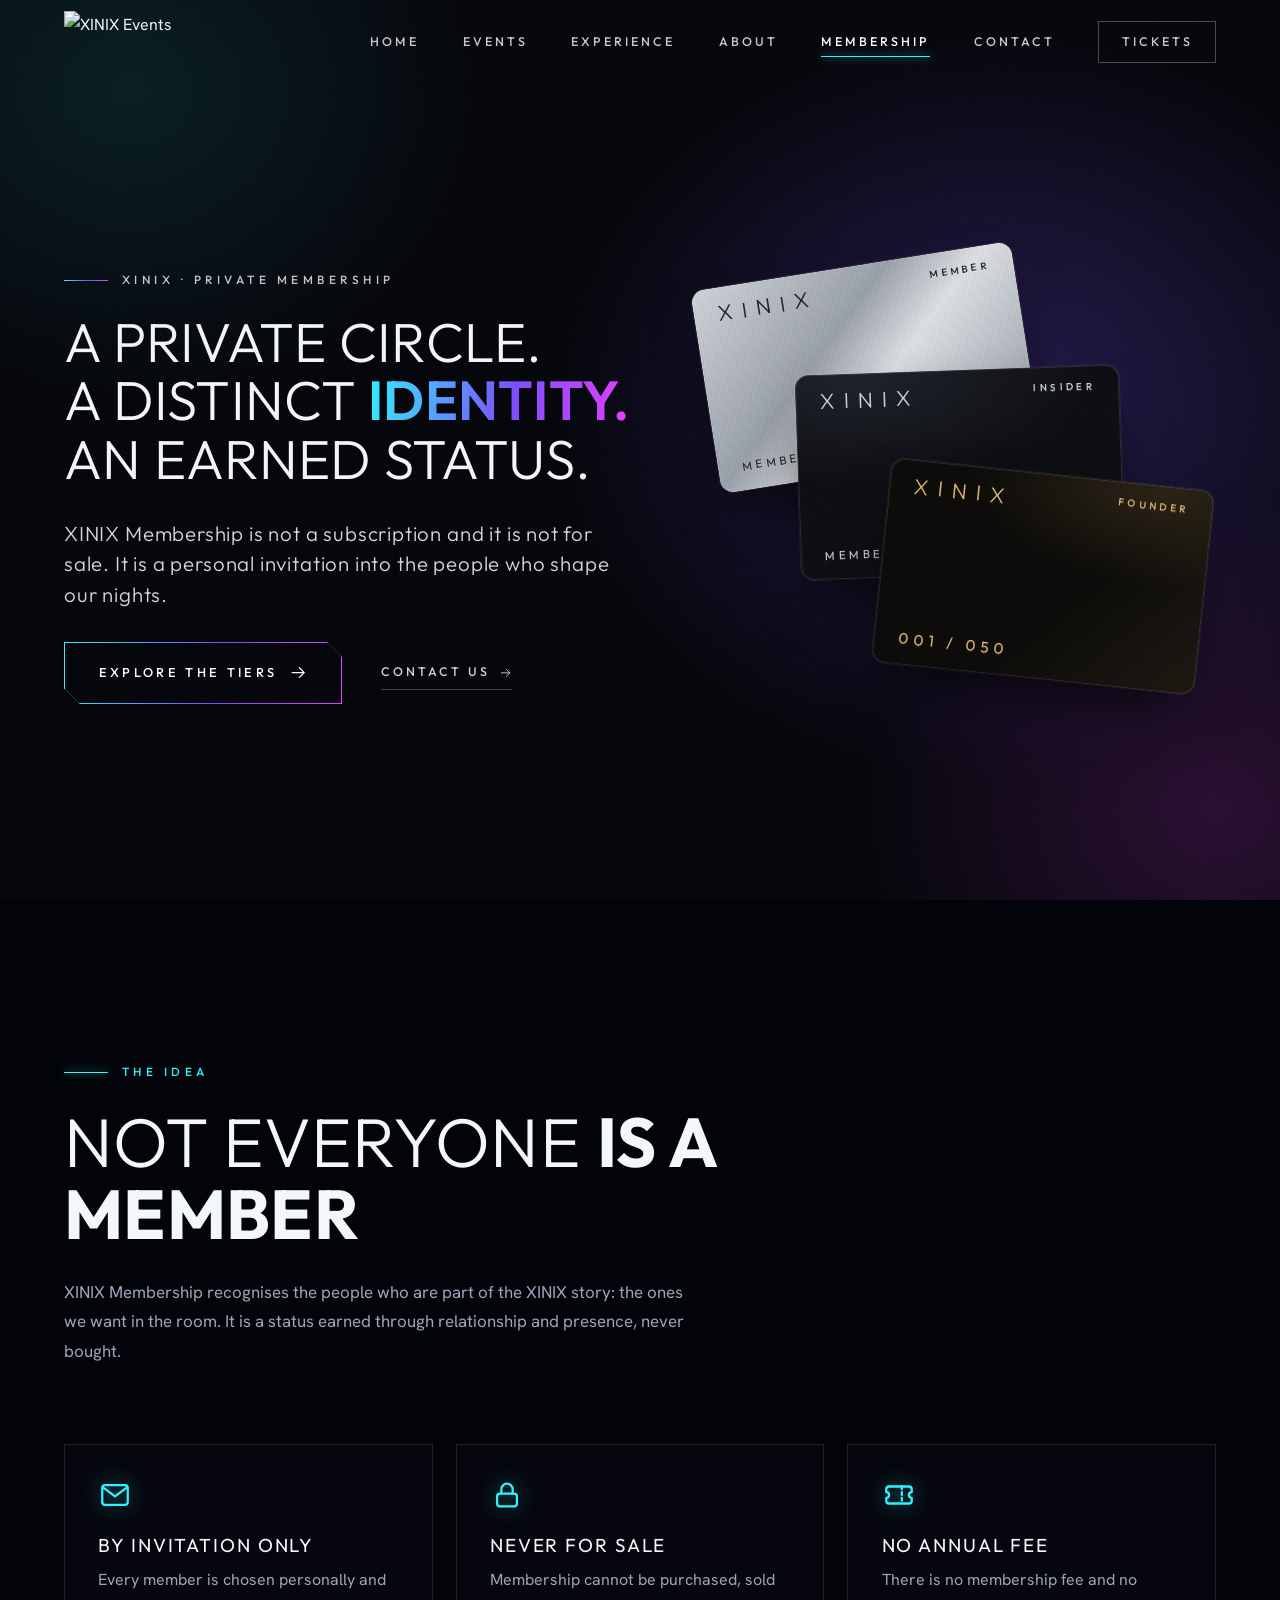
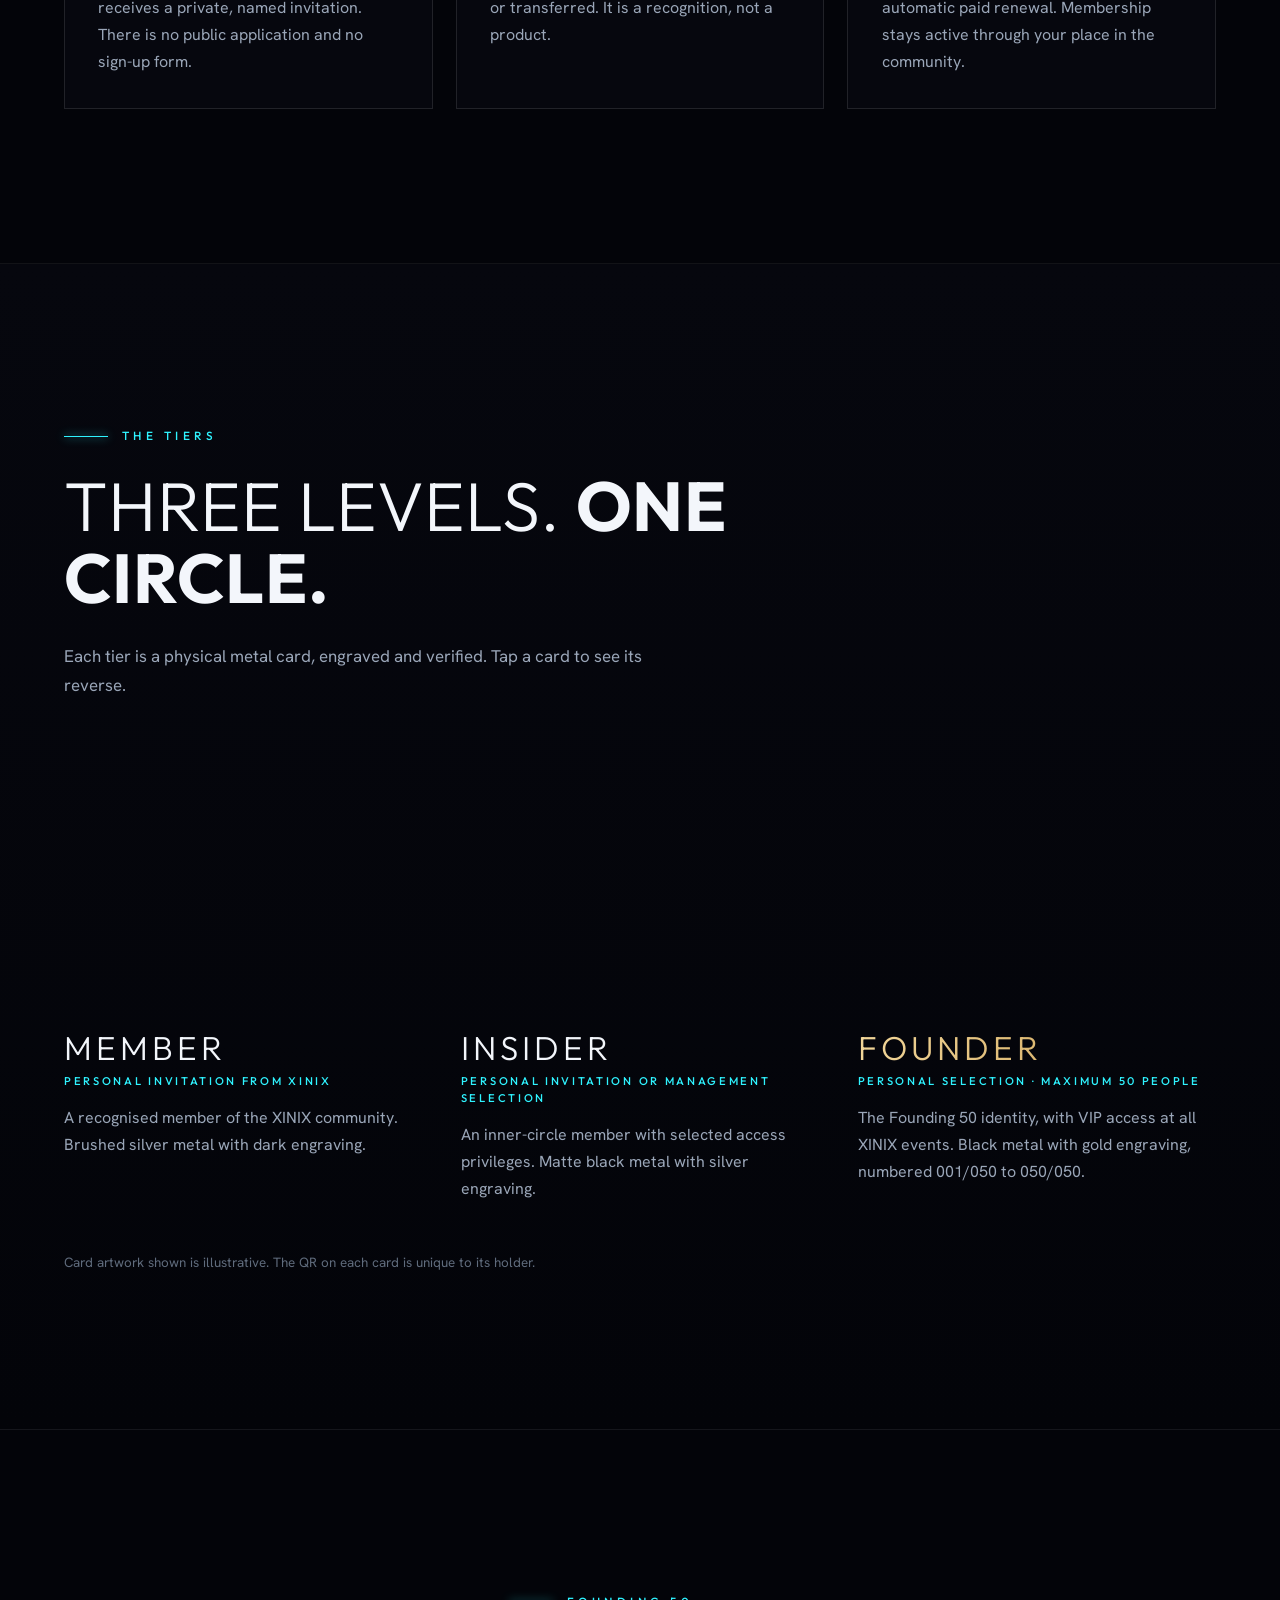
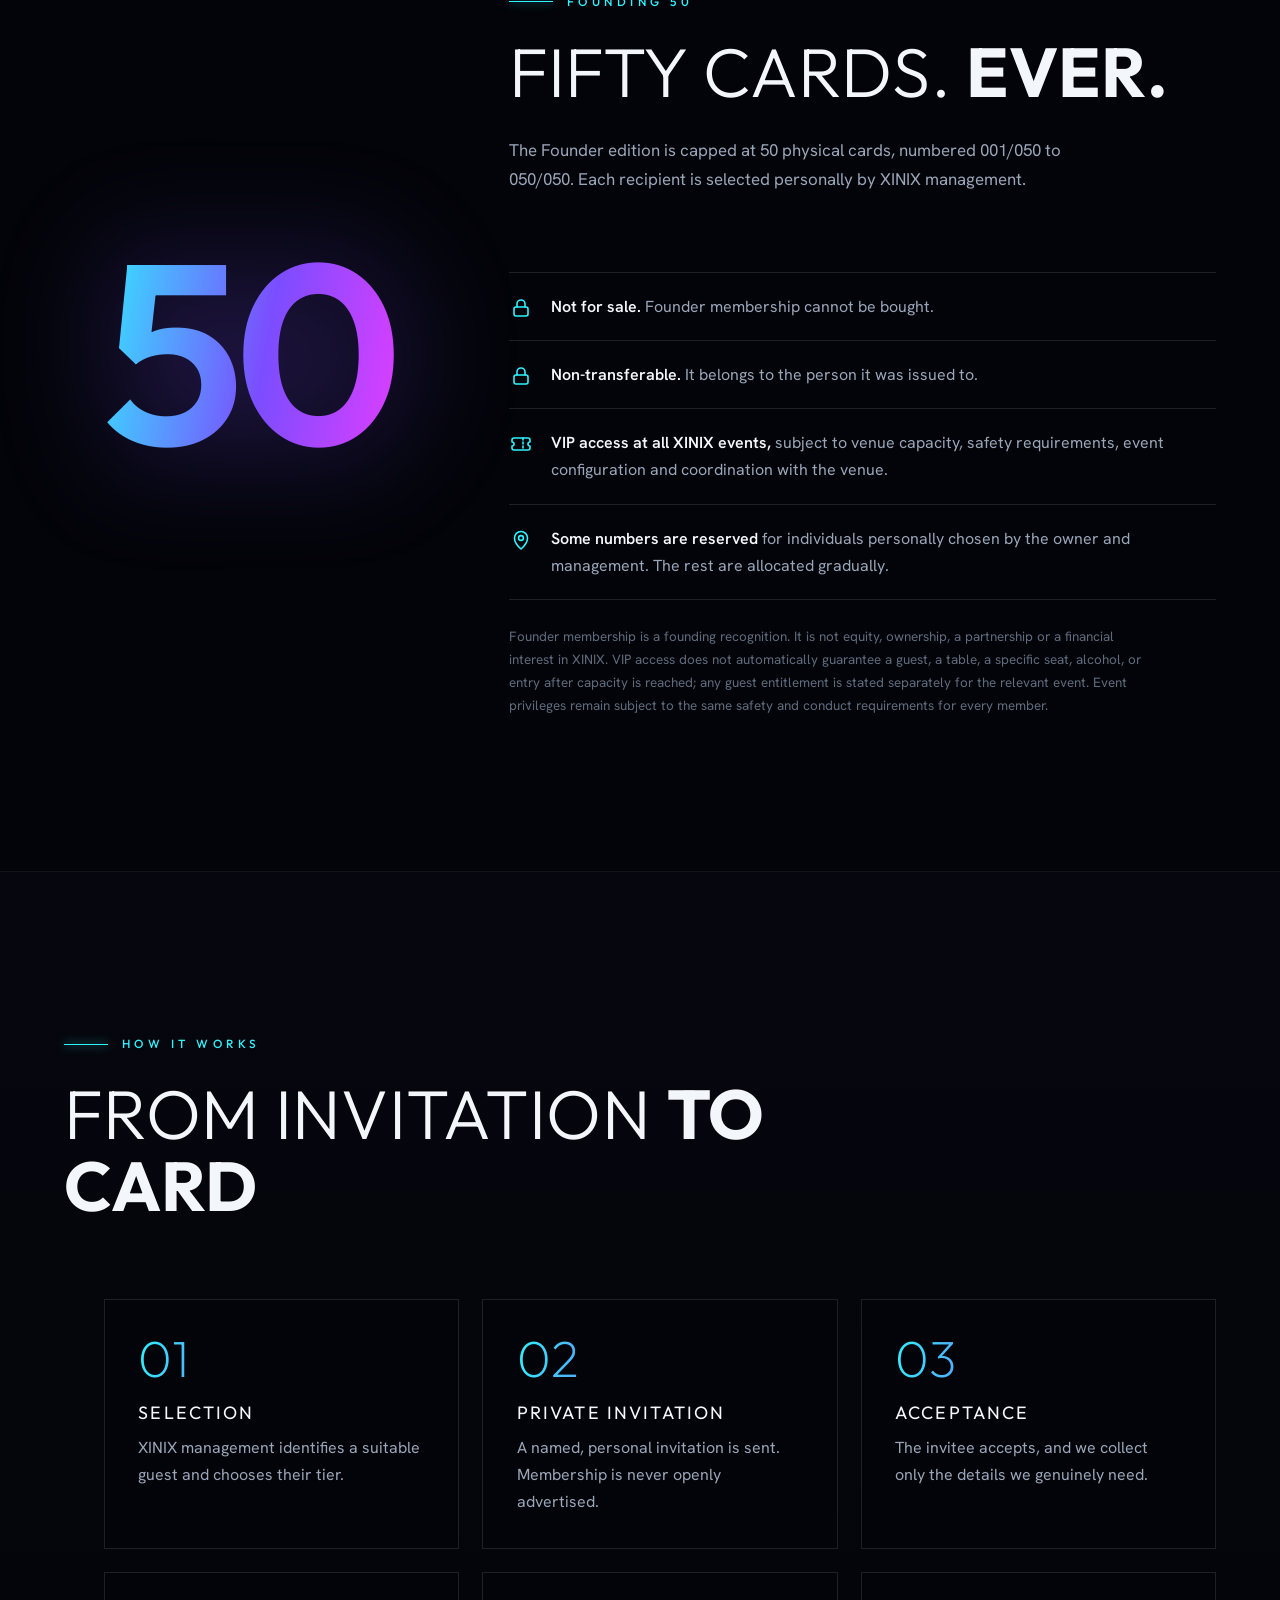
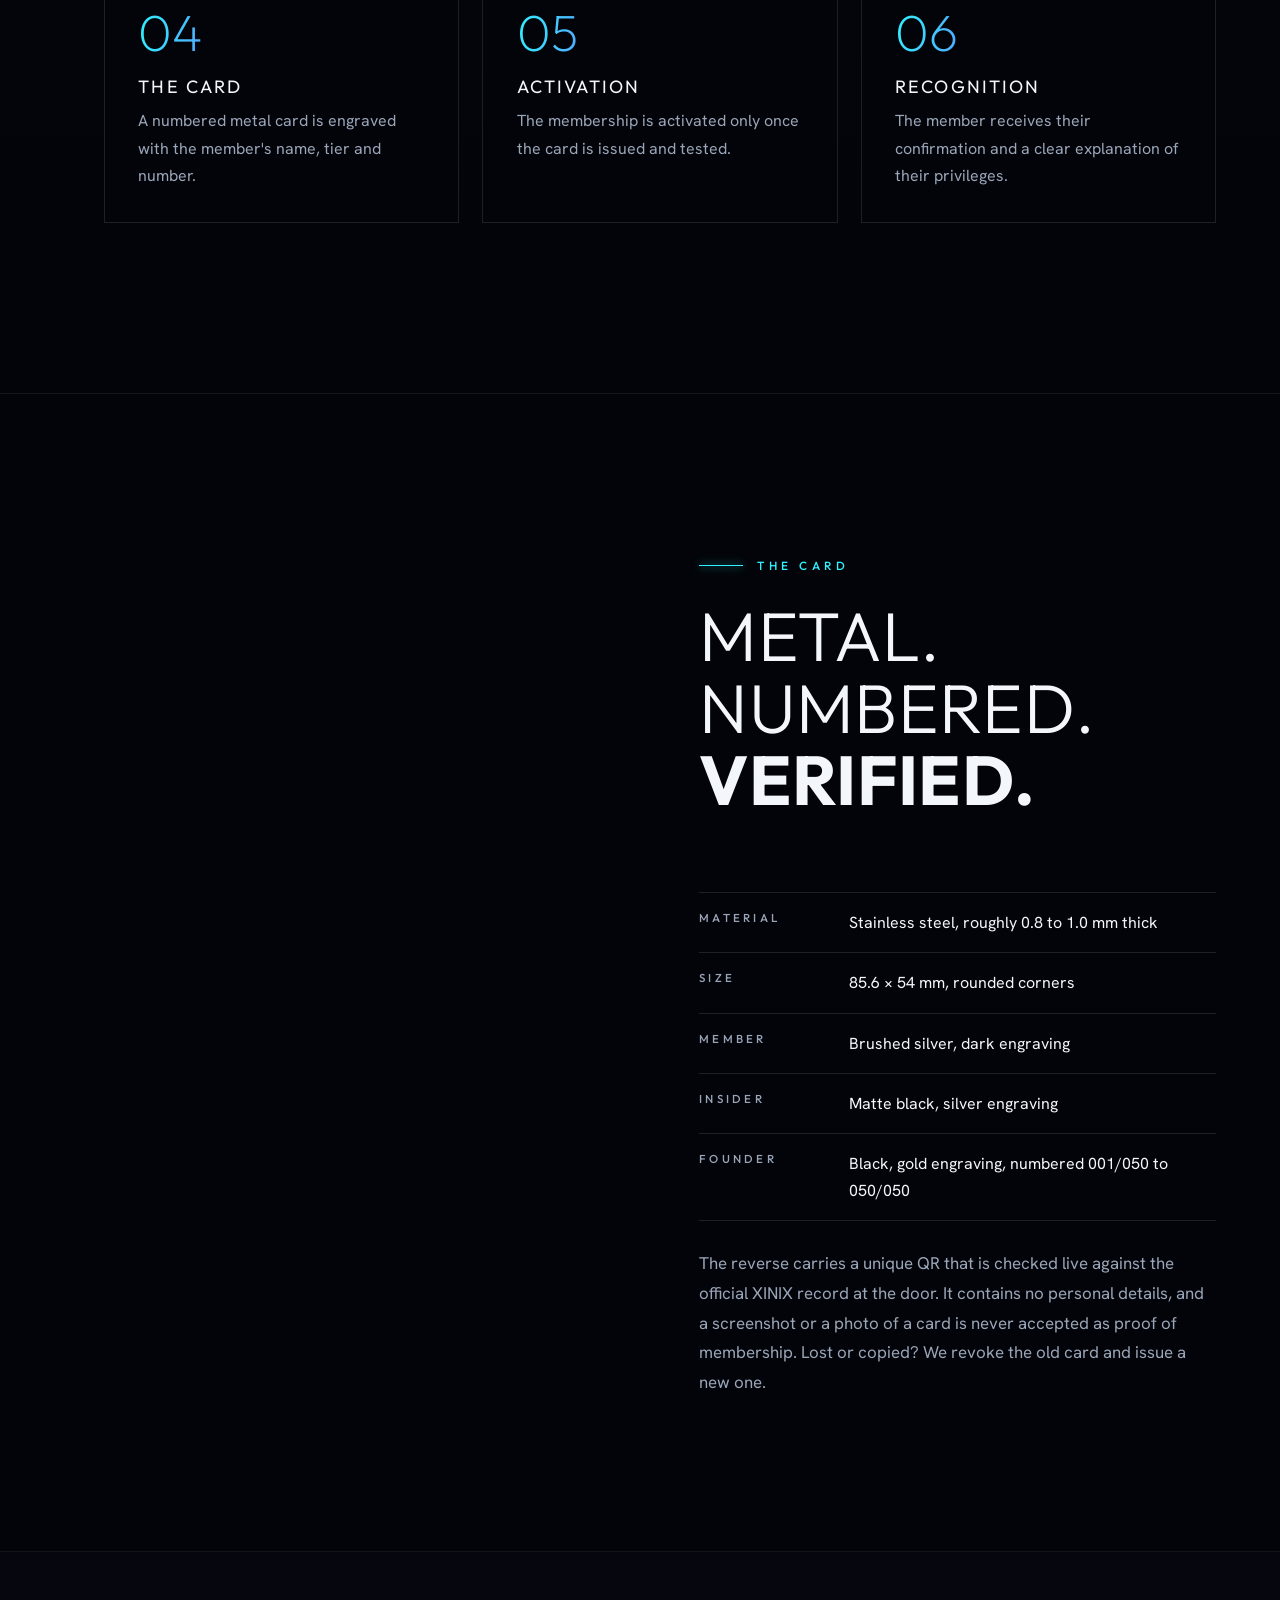
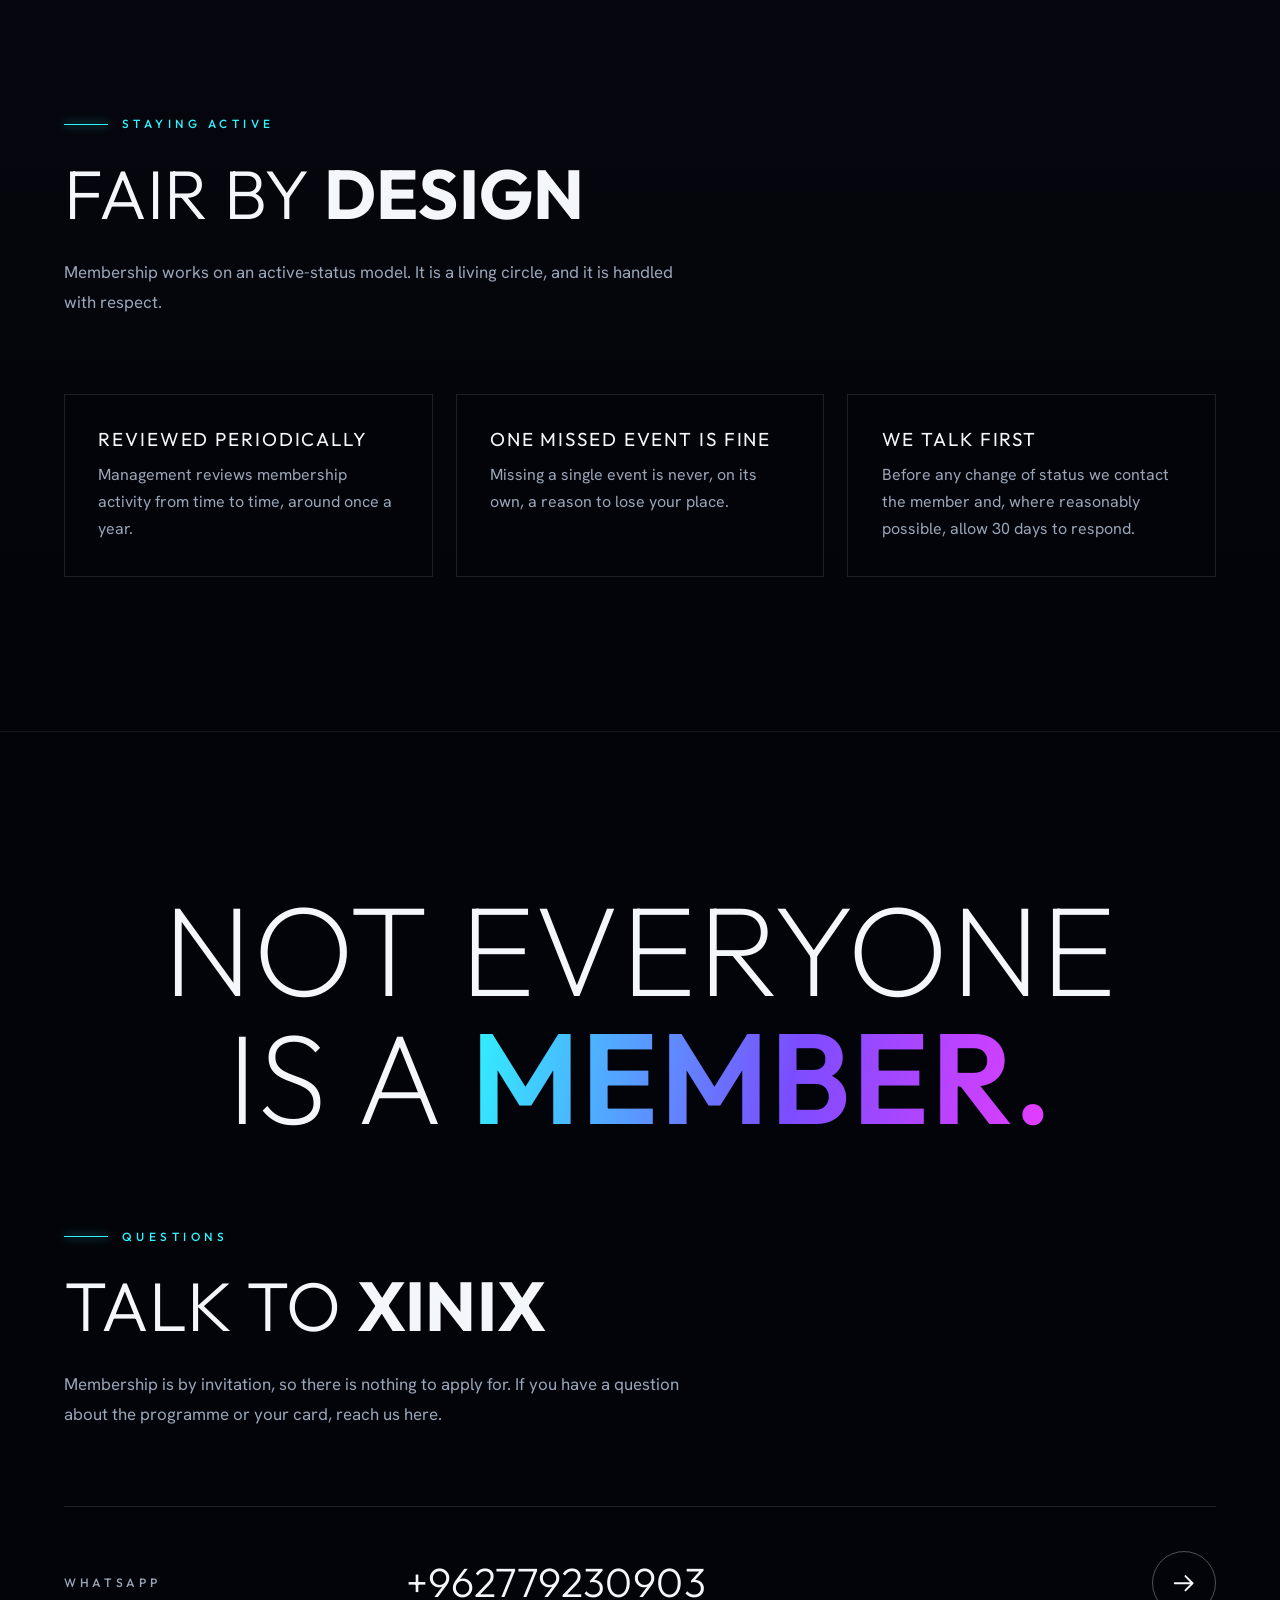
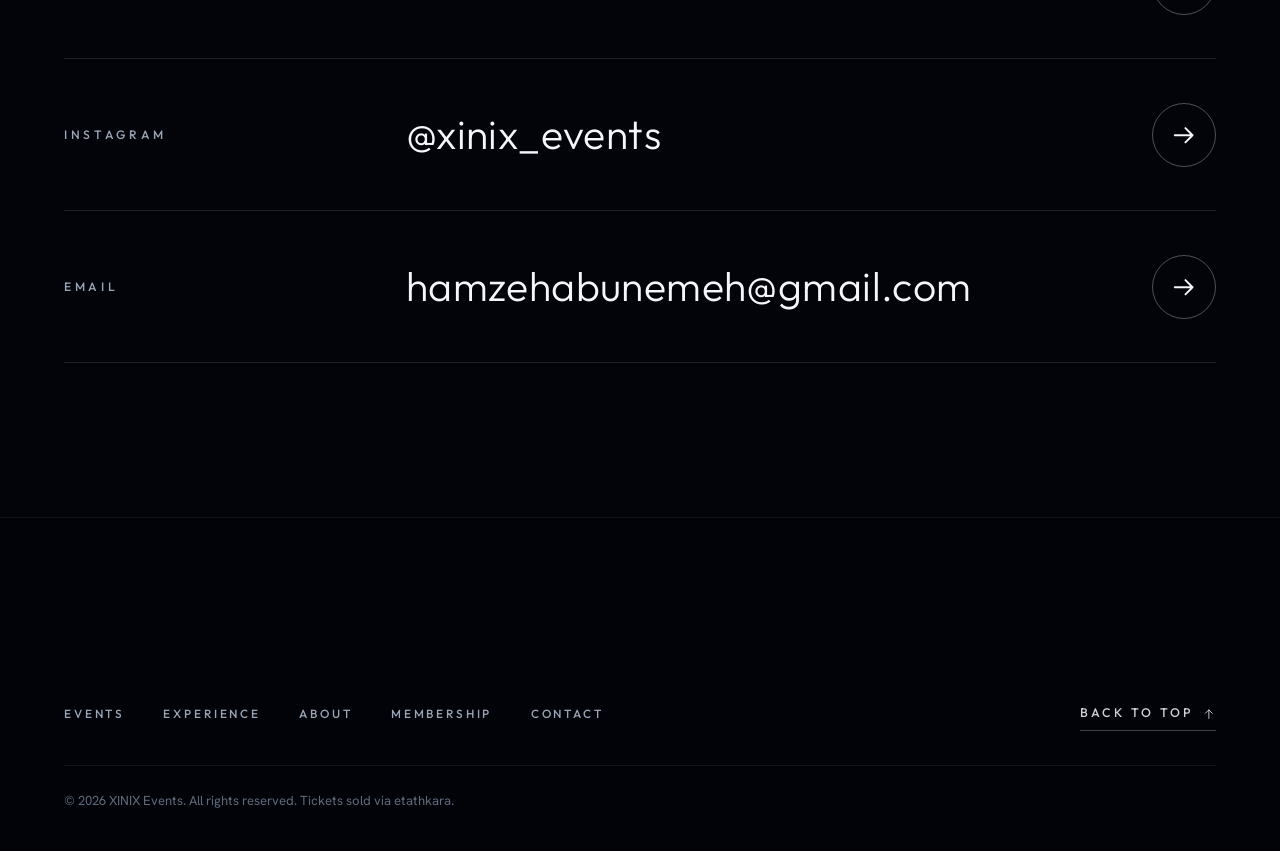
==== commit 4c5ebc48: "Add Home link to top of navigation Co-Authored-By: Claude Sonnet 5.5 <noreply@anthropic.com> Claude-" ====
--- a/membership.html
+++ b/membership.html
@@ -497,6 +497,7 @@
   <div class="header__in">
     <a class="brand" href="/" aria-label="XINIX Events — home"><img src="assets/logo-full.png" alt="XINIX Events"></a>
     <nav class="nav" id="nav" aria-label="Primary">
+      <a href="/">Home</a>
       <a href="/#events">Events</a>
       <a href="/#experience">Experience</a>
       <a href="/#about">About</a>
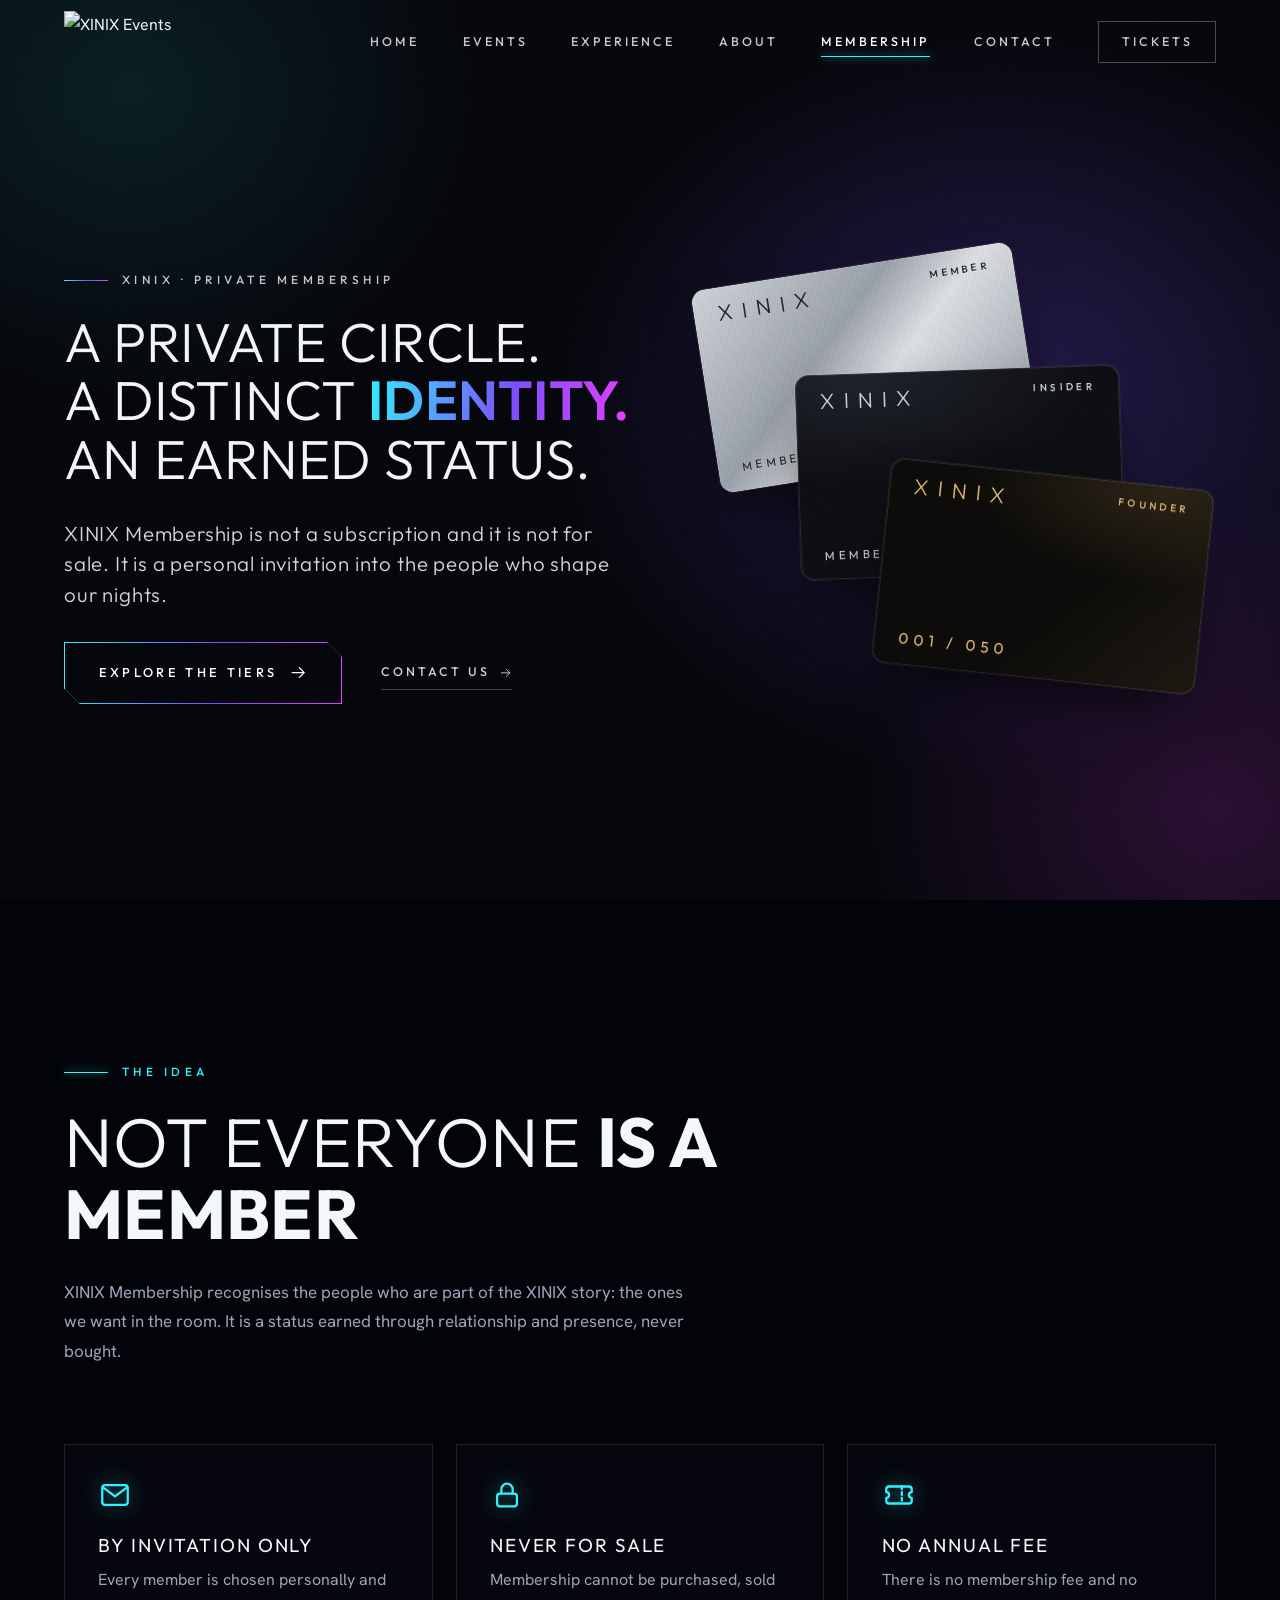
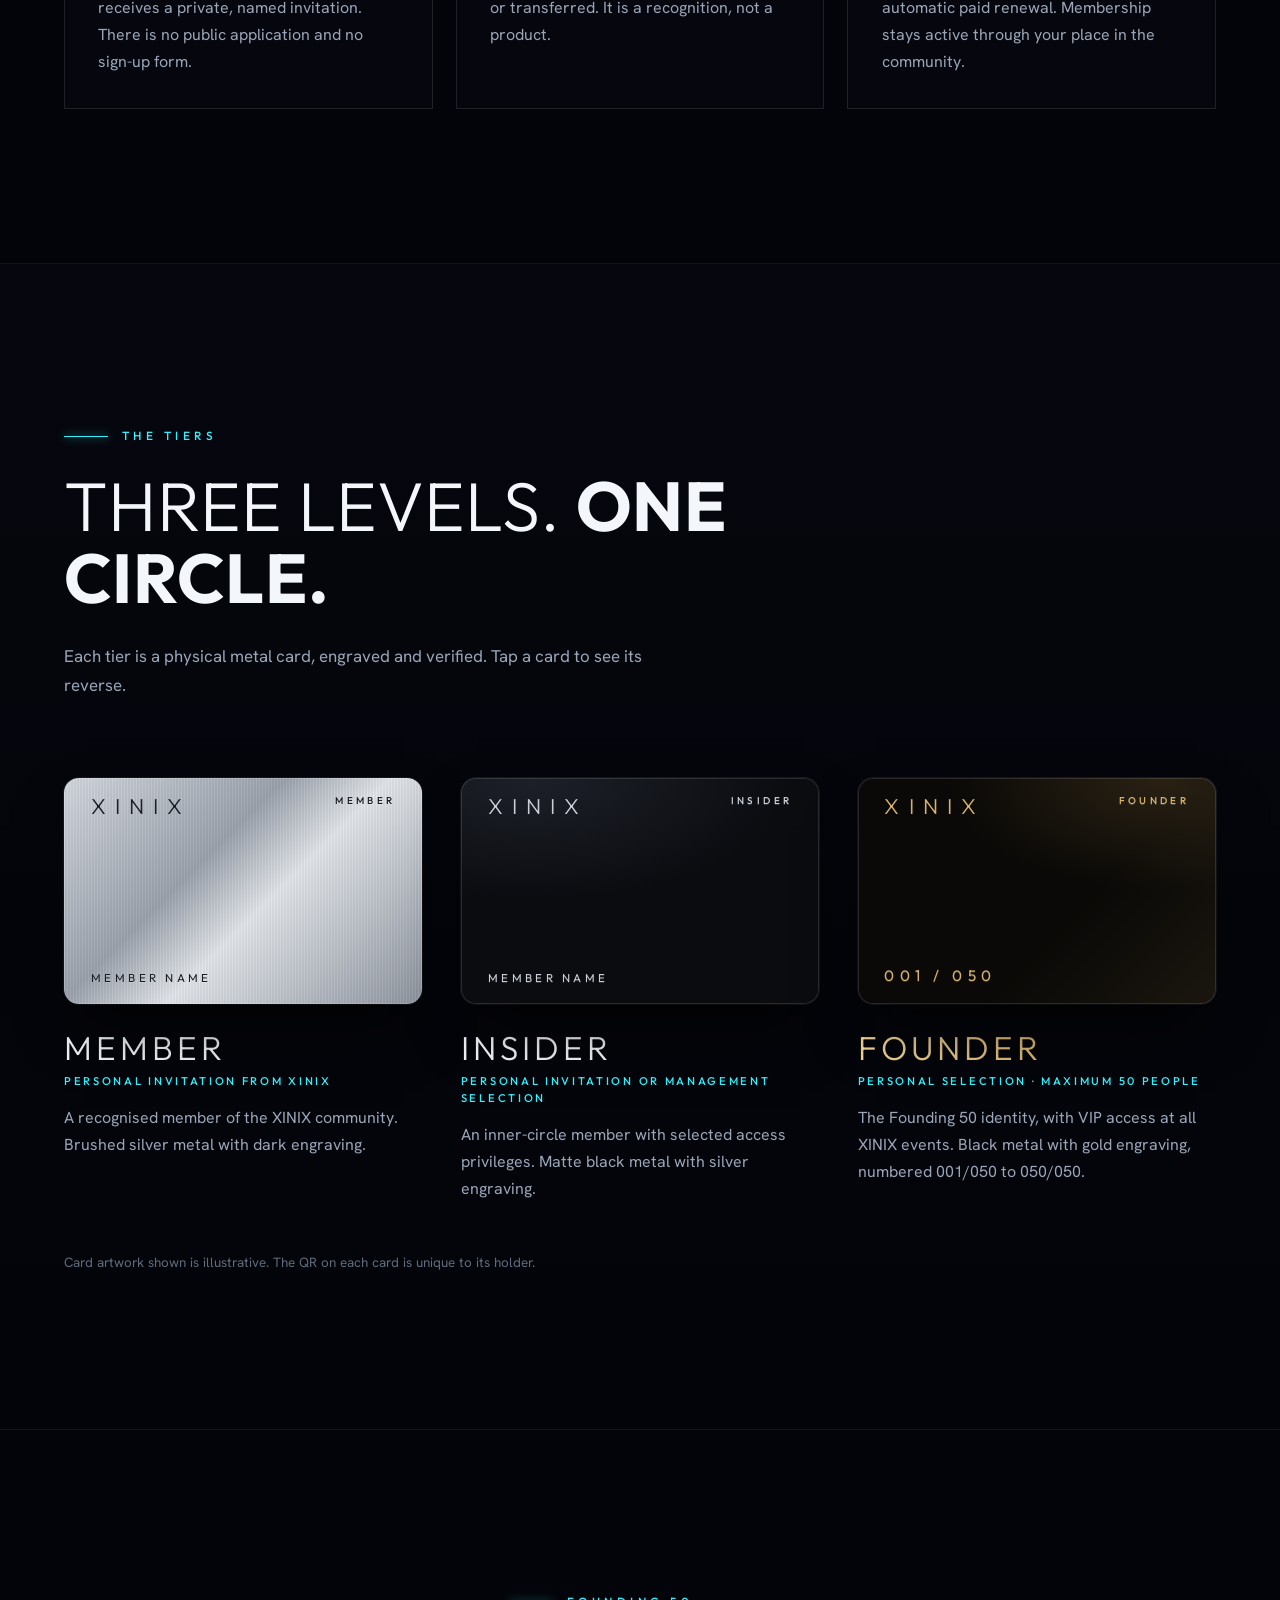
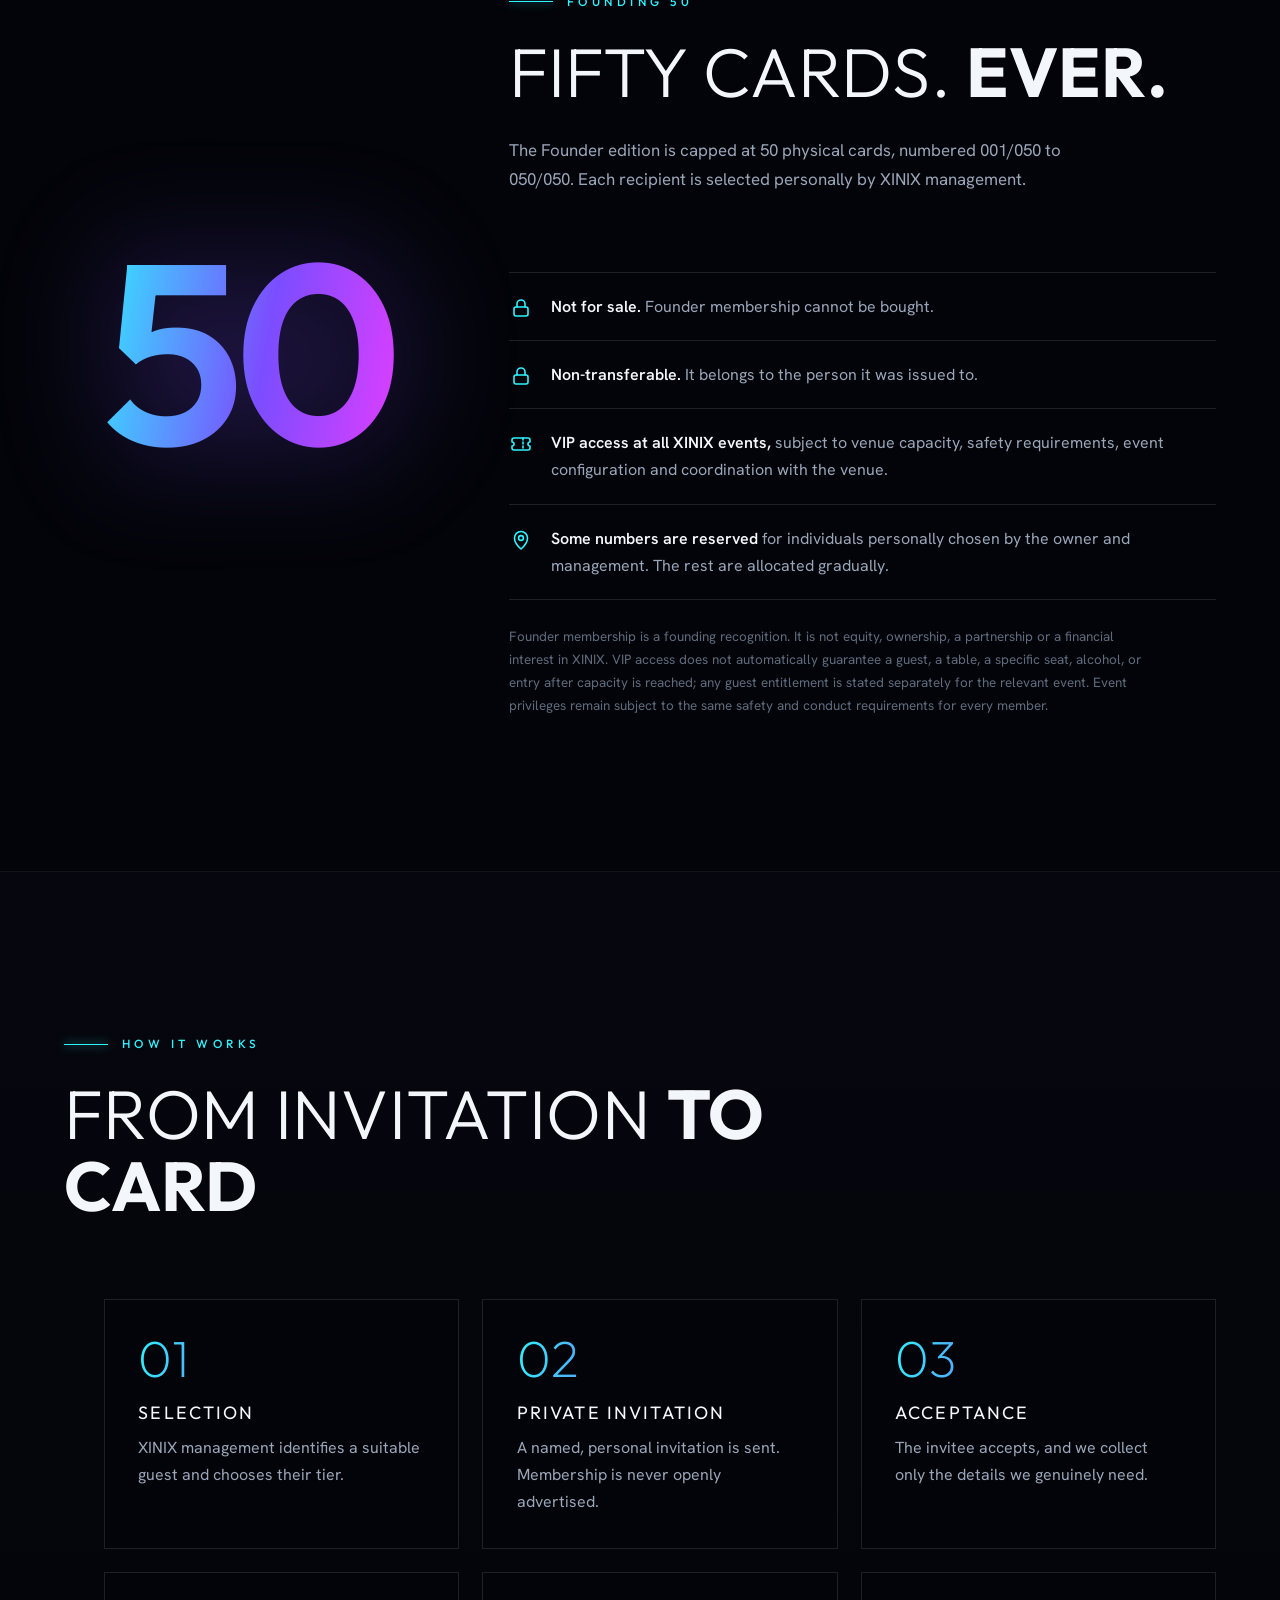
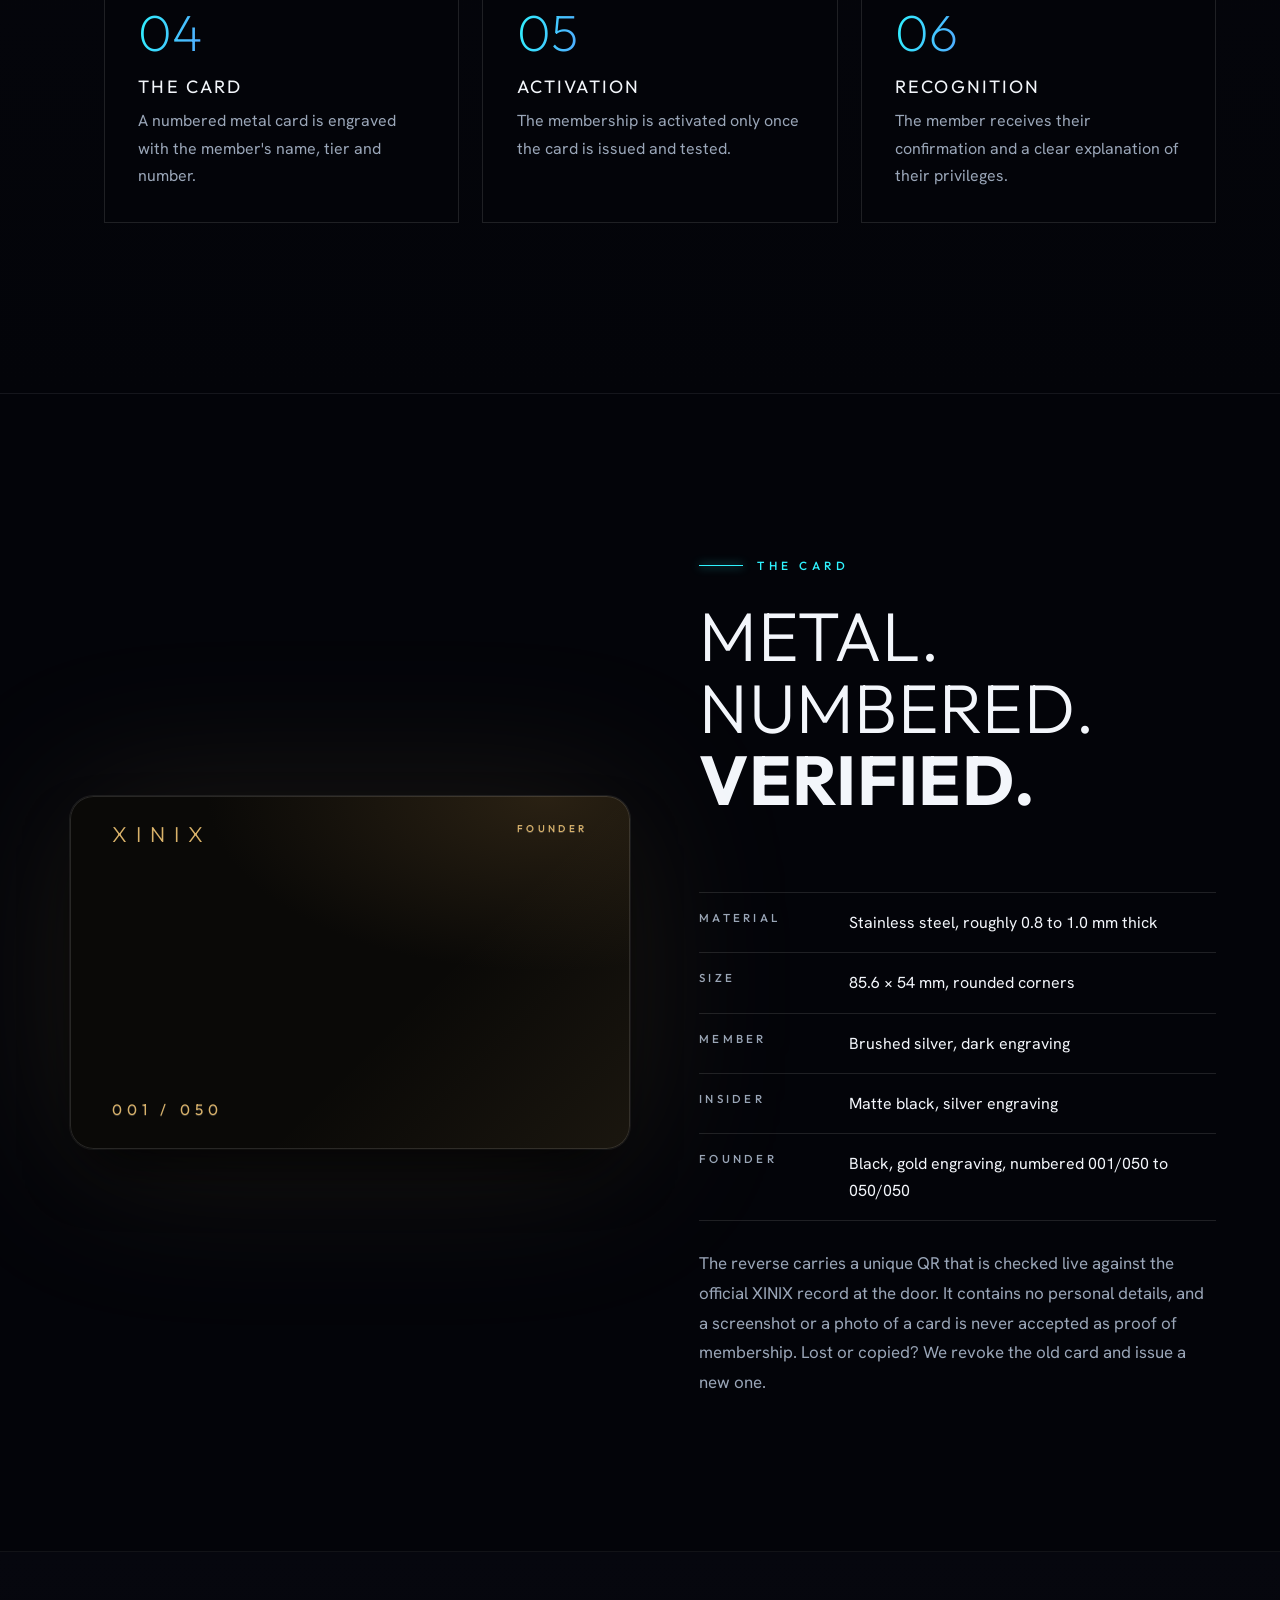
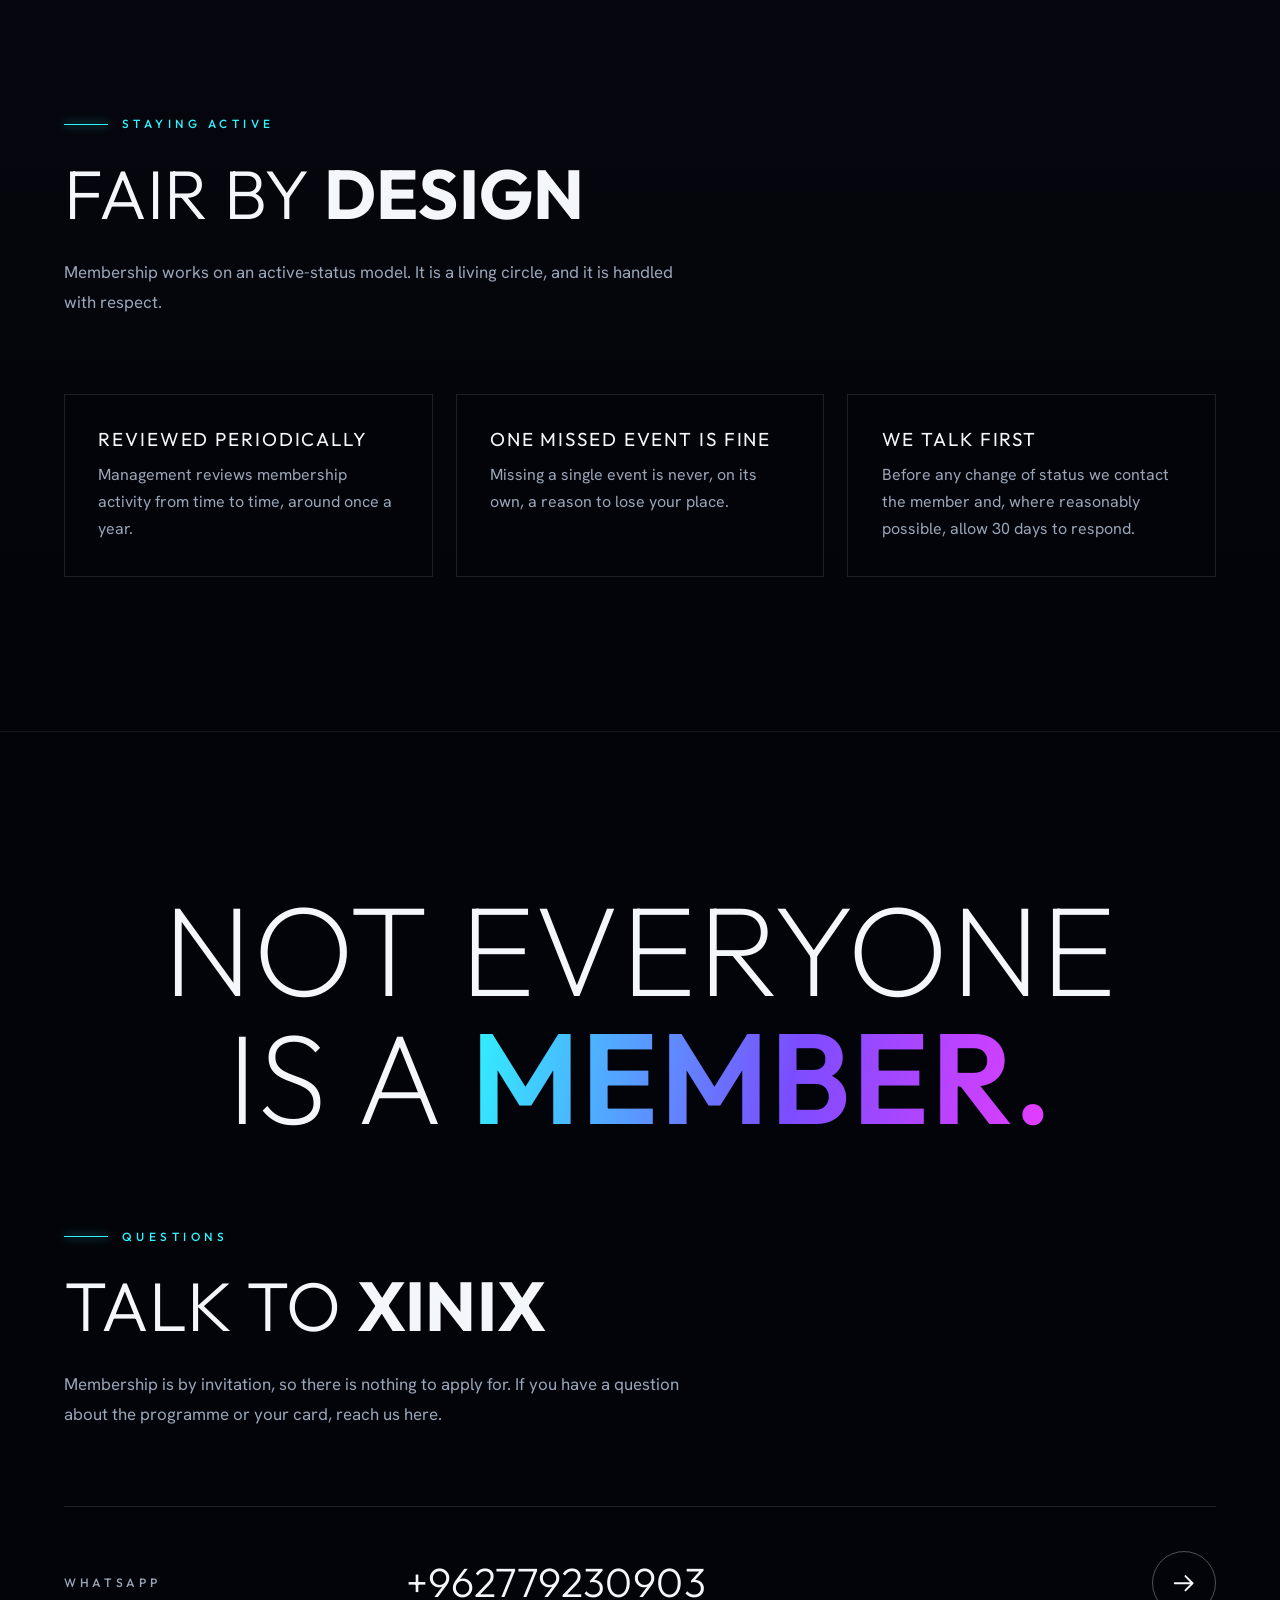
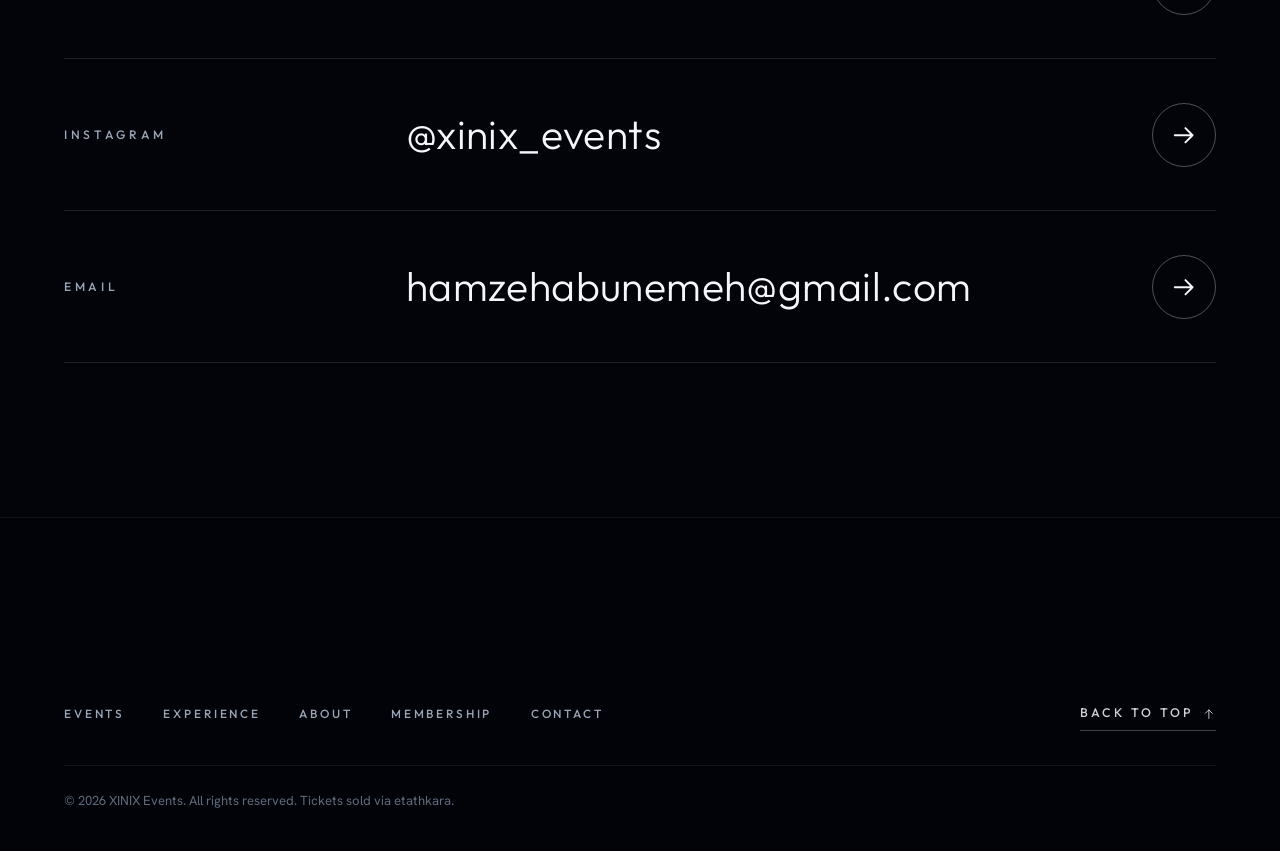
==== commit 34928af7: "Fix mobile menu overlap when scrolled (move header blur to pseudo-element) Co-Authored-By: Claude So" ====
--- a/membership.html
+++ b/membership.html
@@ -74,7 +74,9 @@
 
 /* ---------- Header ---------- */
 .site-header{position:fixed;inset:0 0 auto 0;z-index:200;padding-top:env(safe-area-inset-top,0px);transition:background .4s,backdrop-filter .4s,border-color .4s;border-bottom:1px solid transparent}
-.site-header.scrolled{background:rgba(3,4,9,.72);backdrop-filter:blur(18px) saturate(1.4);-webkit-backdrop-filter:blur(18px) saturate(1.4);border-color:var(--hair2)}
+.site-header::before{content:"";position:absolute;inset:0;z-index:-1;pointer-events:none;background:rgba(3,4,9,.72);backdrop-filter:blur(18px) saturate(1.4);-webkit-backdrop-filter:blur(18px) saturate(1.4);border-bottom:1px solid var(--hair2);opacity:0;transition:opacity .4s}
+.site-header.scrolled::before{opacity:1}
+/* note: the blur lives on ::before, because backdrop-filter on the header itself would trap the fixed mobile menu inside it */
 .header__in{display:flex;align-items:center;justify-content:space-between;gap:24px;max-width:1560px;margin:0 auto;height:var(--head);padding-inline:var(--gut)}
 .brand img{height:62px;width:auto;transition:height .4s var(--ease)}
 .scrolled .brand img{height:50px}
